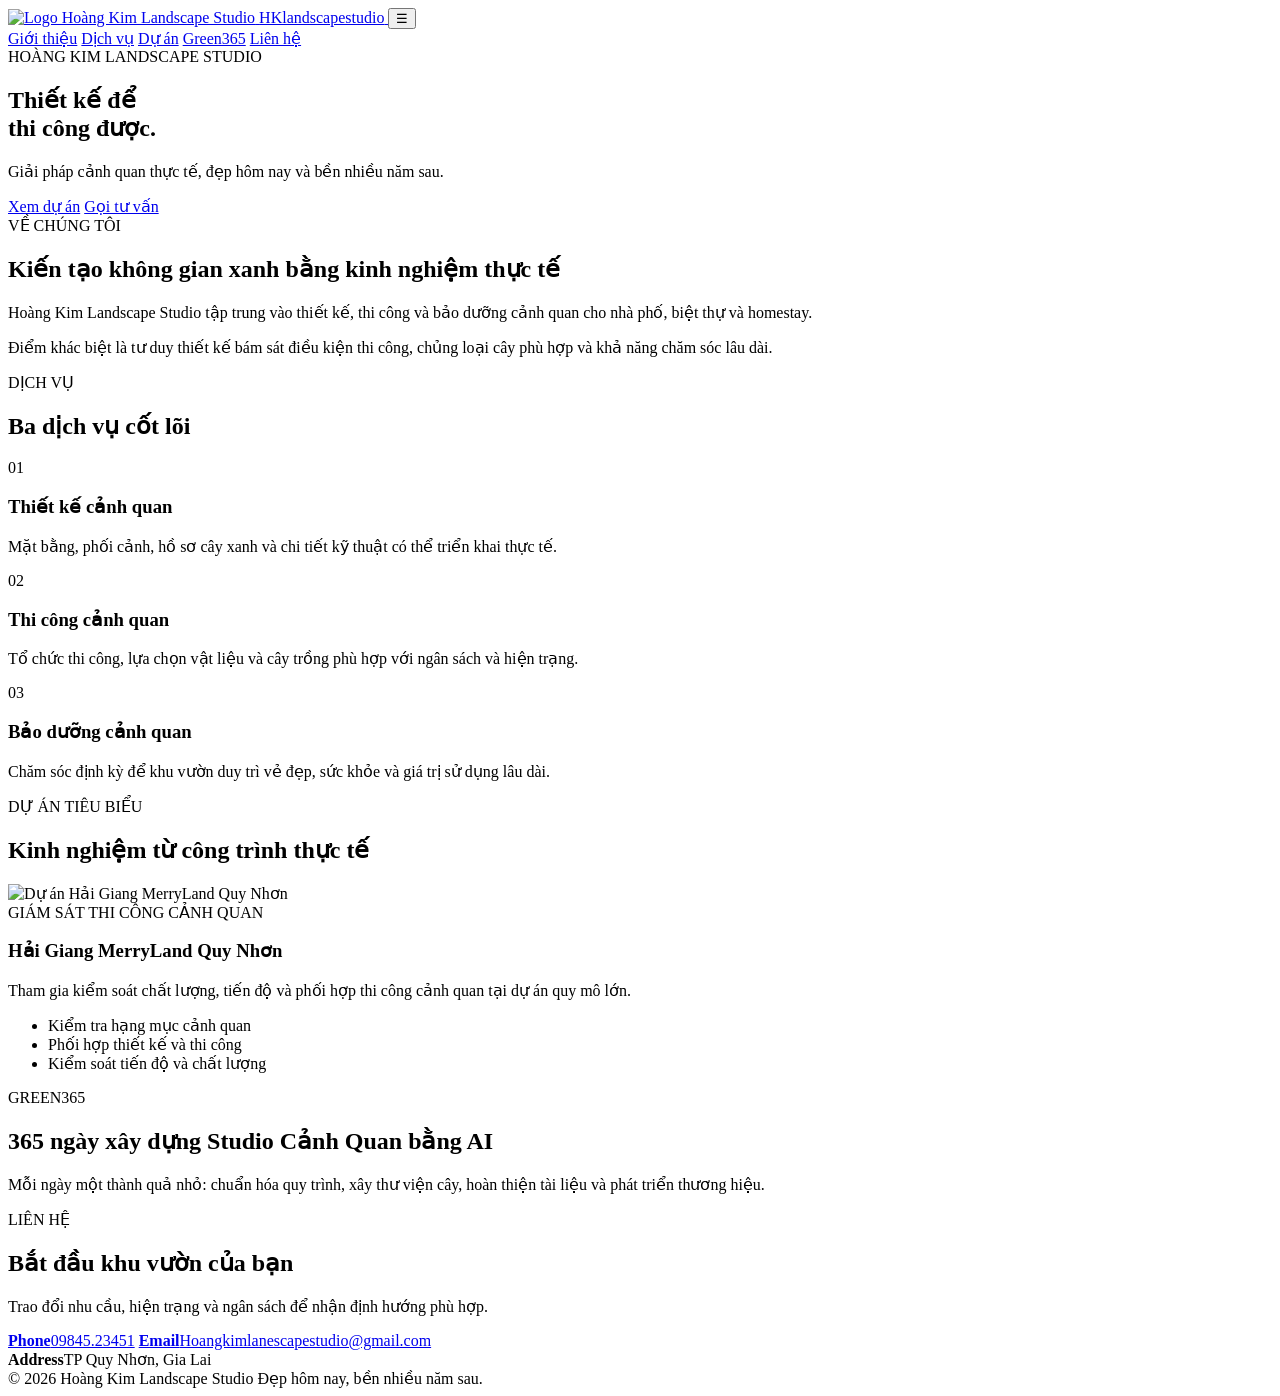
==== index.html @ 431cd55c "Add script tags for green365.js and script.js" ====
<!doctype html>
<html lang="vi">
<head>
  <meta charset="utf-8">
  <meta name="viewport" content="width=device-width,initial-scale=1">
  <meta name="description" content="Hoàng Kim Landscape Studio – Thiết kế, thi công và bảo dưỡng cảnh quan.">
  <title>HKlandscapestudio | Hoàng Kim Landscape Studio</title>
  <link rel="preconnect" href="https://fonts.googleapis.com">
  <link rel="preconnect" href="https://fonts.gstatic.com" crossorigin>
  <link href="https://fonts.googleapis.com/css2?family=Be+Vietnam+Pro:wght@400;500;600;700;800&family=Playfair+Display:wght@600;700&display=swap" rel="stylesheet">
  <link rel="stylesheet" href="styles.css">
</head>
<body>
<header class="site-header">
  <div class="container nav-wrap">
    <a class="brand" href="#top">
      <img src="assets/logo.jpg" alt="Logo Hoàng Kim Landscape Studio">
      <span>HKlandscapestudio</span>
    </a>
    <button class="menu-btn" aria-label="Mở menu" onclick="document.body.classList.toggle('menu-open')">☰</button>
    <nav>
      <a href="#about">Giới thiệu</a>
      <a href="#services">Dịch vụ</a>
      <a href="#projects">Dự án</a>
      <a href="#green365">Green365</a>
      <a href="#contact" class="btn small">Liên hệ</a>
    </nav>
  </div>
</header>

<main id="top">
  <section class="hero">
    <div class="overlay"></div>
    <div class="container hero-content">
      <div class="eyebrow">HOÀNG KIM LANDSCAPE STUDIO</div>
      <h1>Thiết kế để<br><span>thi công được.</span></h1>
      <p>Giải pháp cảnh quan thực tế, đẹp hôm nay và bền nhiều năm sau.</p>
      <div class="hero-actions">
        <a href="#projects" class="btn">Xem dự án</a>
        <a href="tel:0984523451" class="btn ghost">Gọi tư vấn</a>
      </div>
    </div>
  </section>

  <section id="about" class="section">
    <div class="container split">
      <div>
        <div class="eyebrow dark">VỀ CHÚNG TÔI</div>
        <h2>Kiến tạo không gian xanh bằng kinh nghiệm thực tế</h2>
      </div>
      <div class="lead">
        <p>Hoàng Kim Landscape Studio tập trung vào thiết kế, thi công và bảo dưỡng cảnh quan cho nhà phố, biệt thự và homestay.</p>
        <p>Điểm khác biệt là tư duy thiết kế bám sát điều kiện thi công, chủng loại cây phù hợp và khả năng chăm sóc lâu dài.</p>
      </div>
    </div>
  </section>

  <section id="services" class="section soft">
    <div class="container">
      <div class="section-head">
        <div class="eyebrow dark">DỊCH VỤ</div>
        <h2>Ba dịch vụ cốt lõi</h2>
      </div>
      <div class="cards">
        <article class="card">
          <span>01</span><h3>Thiết kế cảnh quan</h3>
          <p>Mặt bằng, phối cảnh, hồ sơ cây xanh và chi tiết kỹ thuật có thể triển khai thực tế.</p>
        </article>
        <article class="card">
          <span>02</span><h3>Thi công cảnh quan</h3>
          <p>Tổ chức thi công, lựa chọn vật liệu và cây trồng phù hợp với ngân sách và hiện trạng.</p>
        </article>
        <article class="card">
          <span>03</span><h3>Bảo dưỡng cảnh quan</h3>
          <p>Chăm sóc định kỳ để khu vườn duy trì vẻ đẹp, sức khỏe và giá trị sử dụng lâu dài.</p>
        </article>
      </div>
    </div>
  </section>

  <section id="projects" class="section">
    <div class="container">
      <div class="section-head">
        <div class="eyebrow dark">DỰ ÁN TIÊU BIỂU</div>
        <h2>Kinh nghiệm từ công trình thực tế</h2>
      </div>
      <div class="project">
        <img src="assets/portfolio-hai-giang.png" alt="Dự án Hải Giang MerryLand Quy Nhơn">
        <div class="project-copy">
          <div class="tag">GIÁM SÁT THI CÔNG CẢNH QUAN</div>
          <h3>Hải Giang MerryLand Quy Nhơn</h3>
          <p>Tham gia kiểm soát chất lượng, tiến độ và phối hợp thi công cảnh quan tại dự án quy mô lớn.</p>
          <ul>
            <li>Kiểm tra hạng mục cảnh quan</li>
            <li>Phối hợp thiết kế và thi công</li>
            <li>Kiểm soát tiến độ và chất lượng</li>
          </ul>
        </div>
      </div>
    </div>
  </section>

  <section id="green365" class="section green">
  <div class="container">

    <div class="green365-heading">
      <div>
        <div class="eyebrow">GREEN365</div>
        <h2>365 ngày xây dựng Studio Cảnh Quan bằng AI</h2>
      </div>

      <p>
        Mỗi ngày một thành quả nhỏ: chuẩn hóa quy trình, xây thư viện cây,
        hoàn thiện tài liệu và phát triển thương hiệu.
      </p>
    </div>

    <div id="green365-gallery" class="green365-gallery">
      <!-- Các ngày Green365 sẽ tự động xuất hiện tại đây -->
    </div>

  </div>
</section>

  <section id="contact" class="section">
    <div class="container contact-box">
      <div>
        <div class="eyebrow dark">LIÊN HỆ</div>
        <h2>Bắt đầu khu vườn của bạn</h2>
        <p>Trao đổi nhu cầu, hiện trạng và ngân sách để nhận định hướng phù hợp.</p>
      </div>
      <div class="contact-list">
        <a href="tel:0984523451"><b>Phone</b><span>09845.23451</span></a>
        <a href="mailto:Hoangkimlanescapestudio@gmail.com"><b>Email</b><span>Hoangkimlanescapestudio@gmail.com</span></a>
        <div><b>Address</b><span>TP Quy Nhơn, Gia Lai</span></div>
      </div>
    </div>
  </section>
</main>

<footer>
  <div class="container footer-wrap">
    <span>© 2026 Hoàng Kim Landscape Studio</span>
    <span>Đẹp hôm nay, bền nhiều năm sau.</span>
  </div>
</footer>
<script src="green365.js"></script>
<script src="script.js"></script>
</body>
</html>
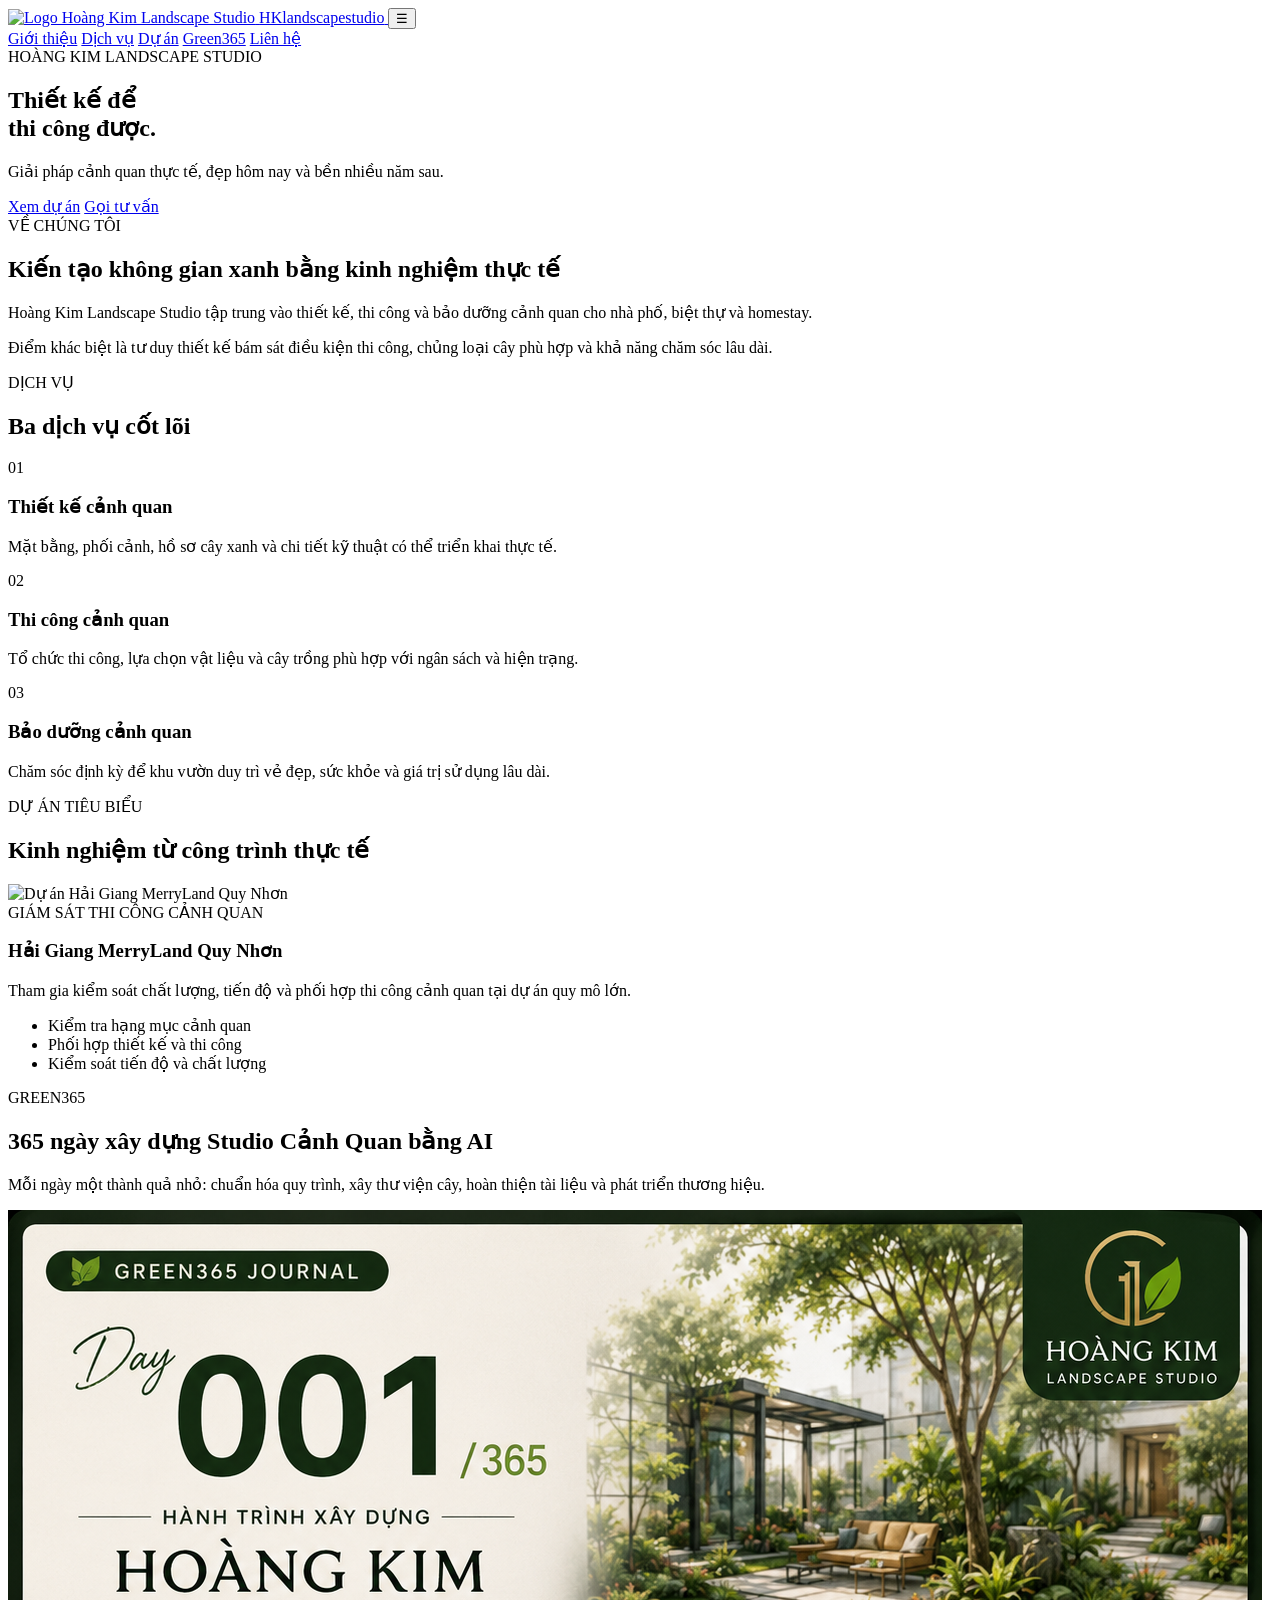
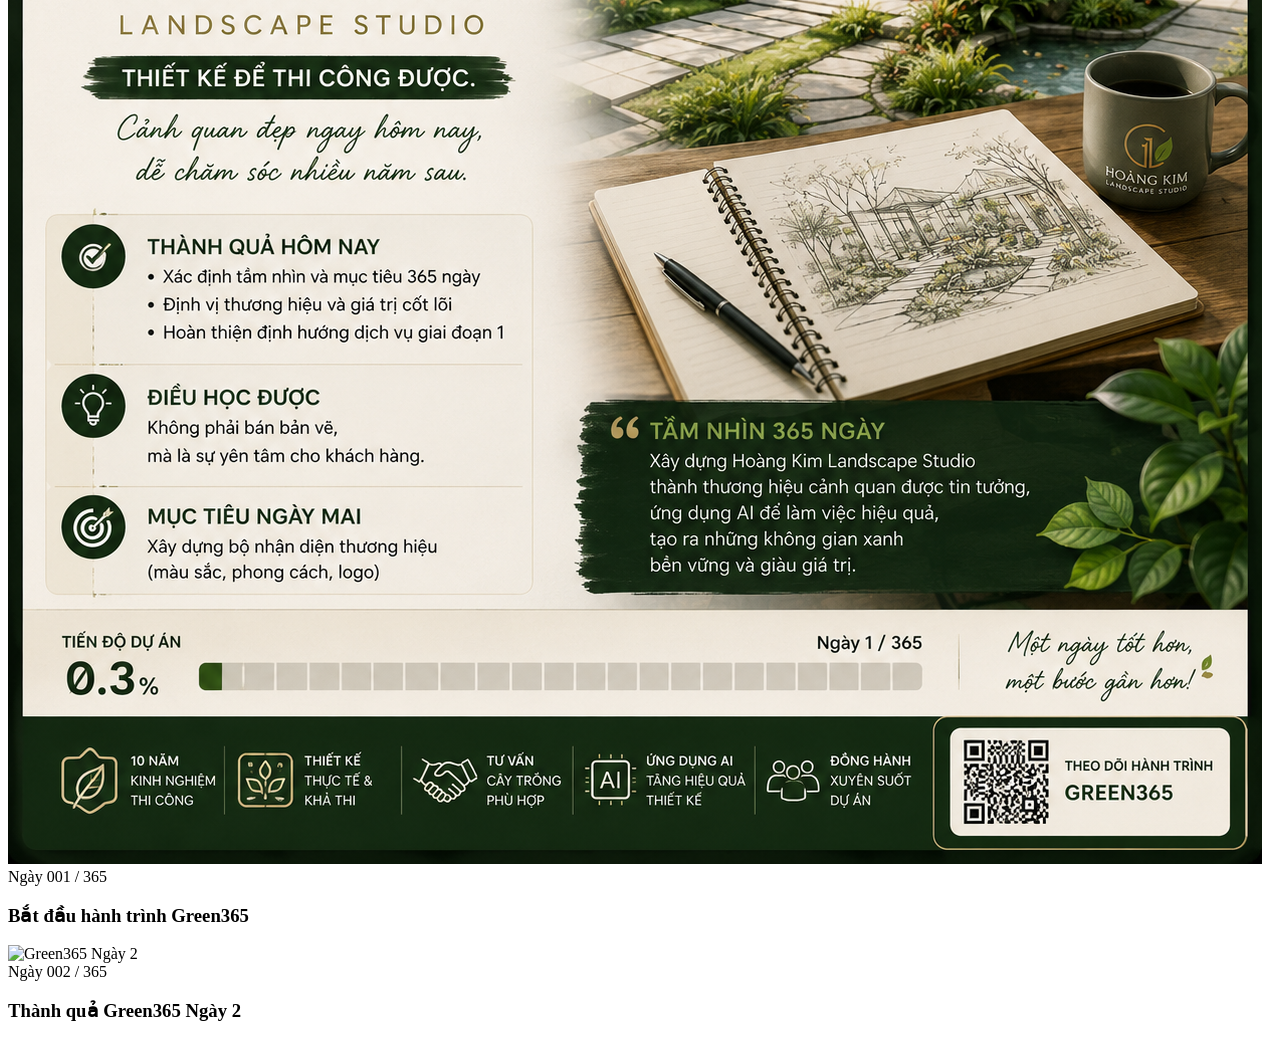
==== commit d5dfd1ec: "Update index.html" ====
--- a/index.html
+++ b/index.html
@@ -99,7 +99,6 @@
       </div>
     </div>
   </section>
-
   <section id="green365" class="section green">
   <div class="container">
 
@@ -115,36 +114,33 @@
       </p>
     </div>
 
-    <div id="green365-gallery" class="green365-gallery">
-      <!-- Các ngày Green365 sẽ tự động xuất hiện tại đây -->
+    <div class="green365-gallery">
+
+      <article class="green365-card">
+        <img
+          src="./assets/day-001.png"
+          alt="Green365 Ngày 1"
+        >
+
+        <div class="green365-card-content">
+          <span>Ngày 001 / 365</span>
+          <h3>Bắt đầu hành trình Green365</h3>
+        </div>
+      </article>
+
+      <article class="green365-card">
+        <img
+          src="./assets/day-002.png"
+          alt="Green365 Ngày 2"
+        >
+
+        <div class="green365-card-content">
+          <span>Ngày 002 / 365</span>
+          <h3>Thành quả Green365 Ngày 2</h3>
+        </div>
+      </article>
+
     </div>
 
   </div>
 </section>
-
-  <section id="contact" class="section">
-    <div class="container contact-box">
-      <div>
-        <div class="eyebrow dark">LIÊN HỆ</div>
-        <h2>Bắt đầu khu vườn của bạn</h2>
-        <p>Trao đổi nhu cầu, hiện trạng và ngân sách để nhận định hướng phù hợp.</p>
-      </div>
-      <div class="contact-list">
-        <a href="tel:0984523451"><b>Phone</b><span>09845.23451</span></a>
-        <a href="mailto:Hoangkimlanescapestudio@gmail.com"><b>Email</b><span>Hoangkimlanescapestudio@gmail.com</span></a>
-        <div><b>Address</b><span>TP Quy Nhơn, Gia Lai</span></div>
-      </div>
-    </div>
-  </section>
-</main>
-
-<footer>
-  <div class="container footer-wrap">
-    <span>© 2026 Hoàng Kim Landscape Studio</span>
-    <span>Đẹp hôm nay, bền nhiều năm sau.</span>
-  </div>
-</footer>
-<script src="green365.js"></script>
-<script src="script.js"></script>
-</body>
-</html>
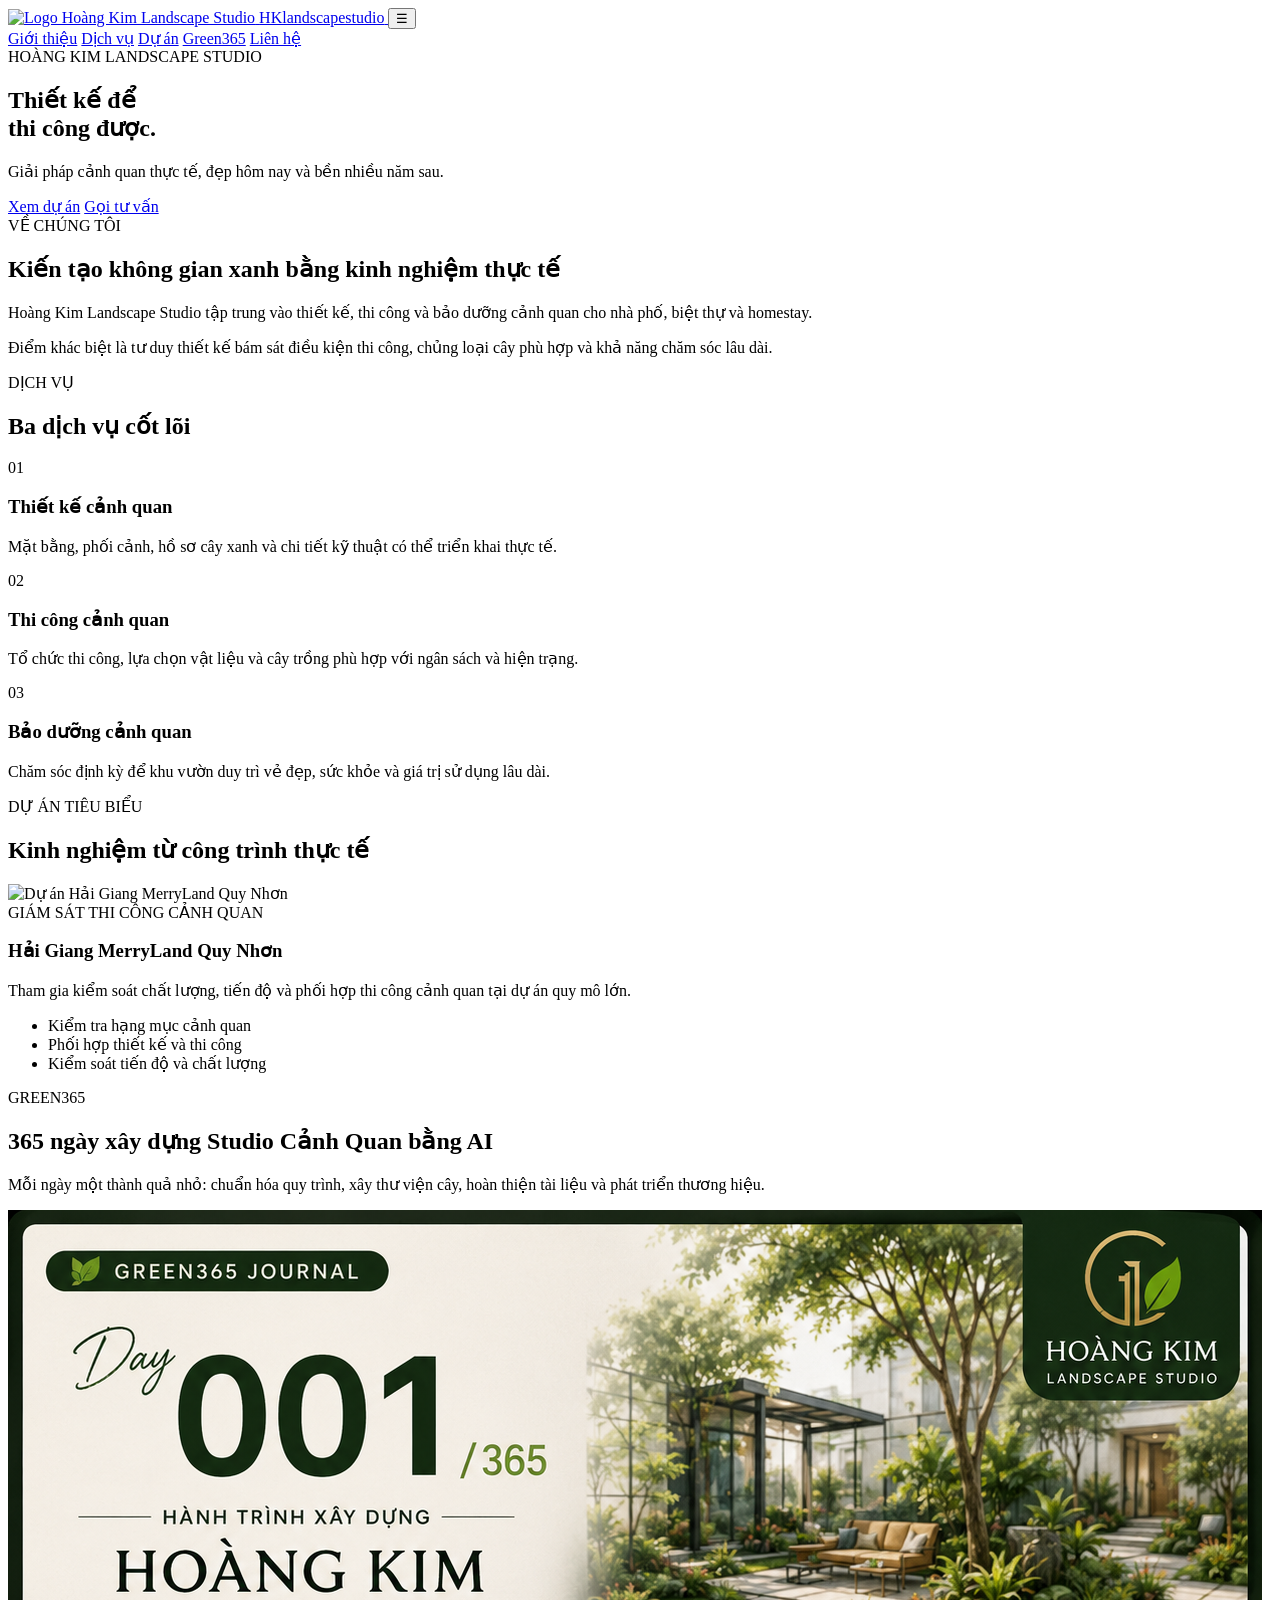
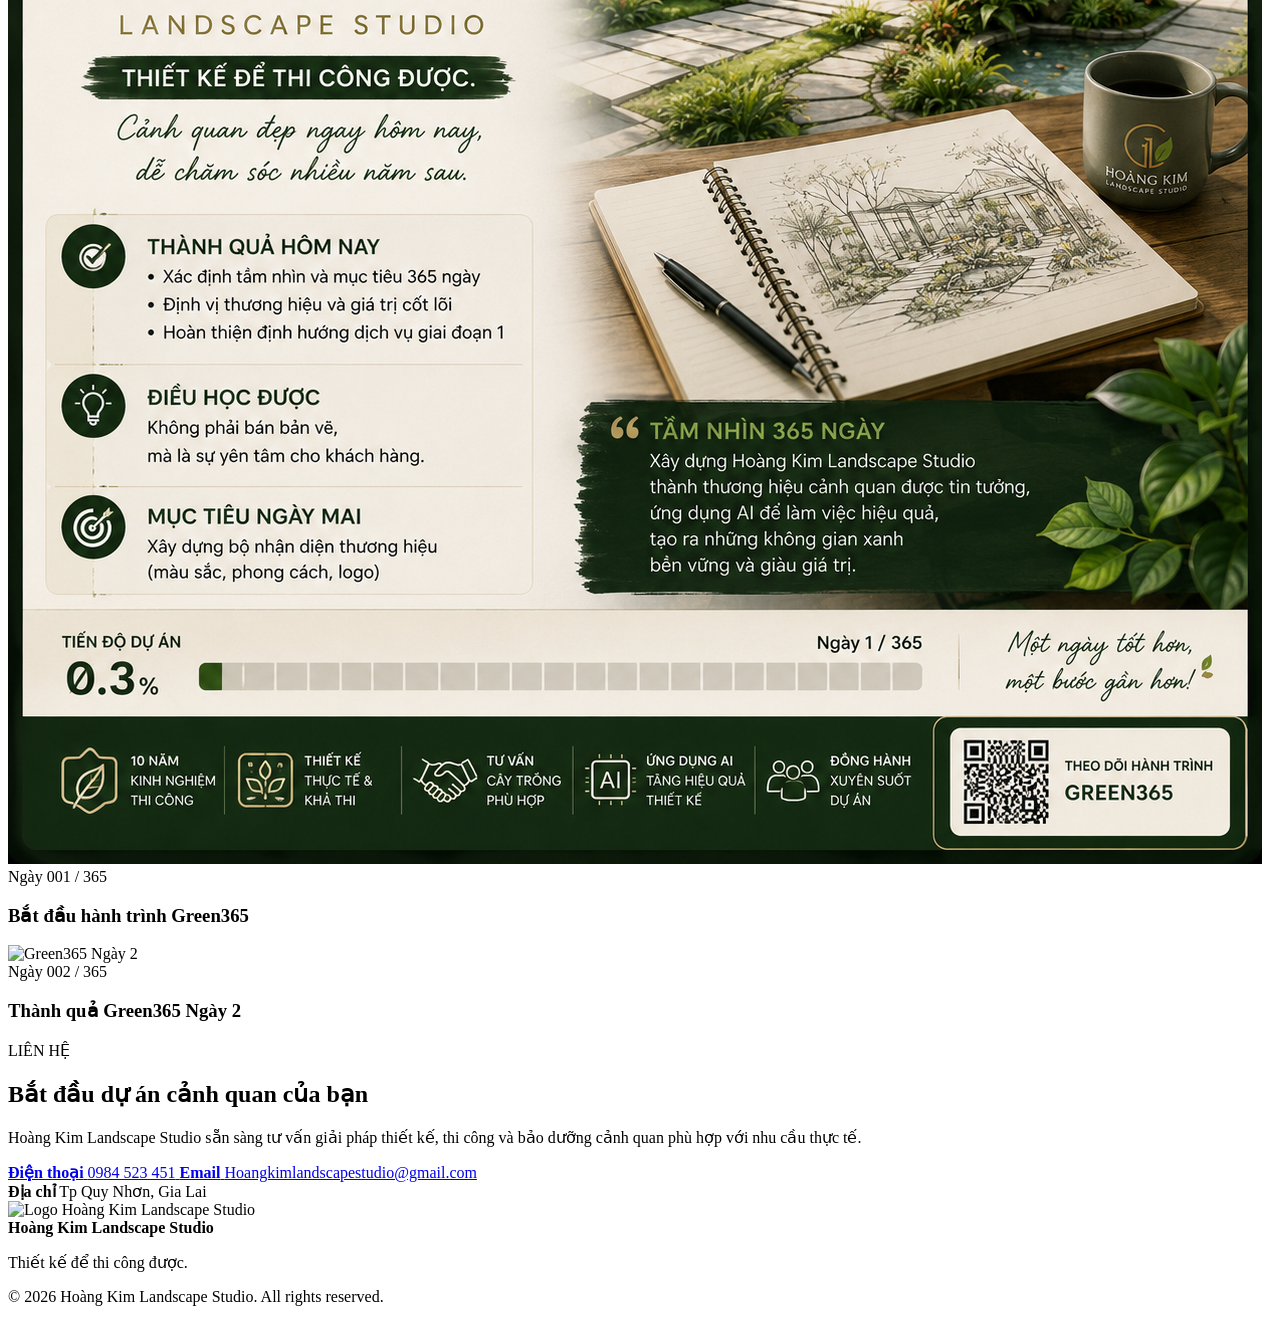
==== commit 90b46005: "Update index.html" ====
--- a/index.html
+++ b/index.html
@@ -144,3 +144,59 @@
 
   </div>
 </section>
+<section id="contact" class="section contact">
+  <div class="container contact-grid">
+
+    <div>
+      <div class="eyebrow dark">LIÊN HỆ</div>
+      <h2>Bắt đầu dự án cảnh quan của bạn</h2>
+
+      <p>
+        Hoàng Kim Landscape Studio sẵn sàng tư vấn giải pháp thiết kế,
+        thi công và bảo dưỡng cảnh quan phù hợp với nhu cầu thực tế.
+      </p>
+    </div>
+
+    <div class="contact-info">
+
+      <a href="tel:09845.2345.1" class="contact-item">
+        <strong>Điện thoại</strong>
+        <span>0984 523 451</span>
+      </a>
+
+      <a href="mailto:Hoangkimlandscapestudio@gmail.com" class="contact-item">
+        <strong>Email</strong>
+        <span>Hoangkimlandscapestudio@gmail.com</span>
+      </a>
+
+      <div class="contact-item">
+        <strong>Địa chỉ</strong>
+        <span>Tp Quy Nhơn, Gia Lai</span>
+      </div>
+
+    </div>
+
+  </div>
+</section>
+
+</main>
+
+<footer class="site-footer">
+  <div class="container footer-wrap">
+
+    <div class="footer-brand">
+      <img src="assets/logo.jpg" alt="Logo Hoàng Kim Landscape Studio">
+      <div>
+        <strong>Hoàng Kim Landscape Studio</strong>
+        <p>Thiết kế để thi công được.</p>
+      </div>
+    </div>
+
+    <p>© 2026 Hoàng Kim Landscape Studio. All rights reserved.</p>
+
+  </div>
+</footer>
+
+<script src="script.js"></script>
+</body>
+</html>
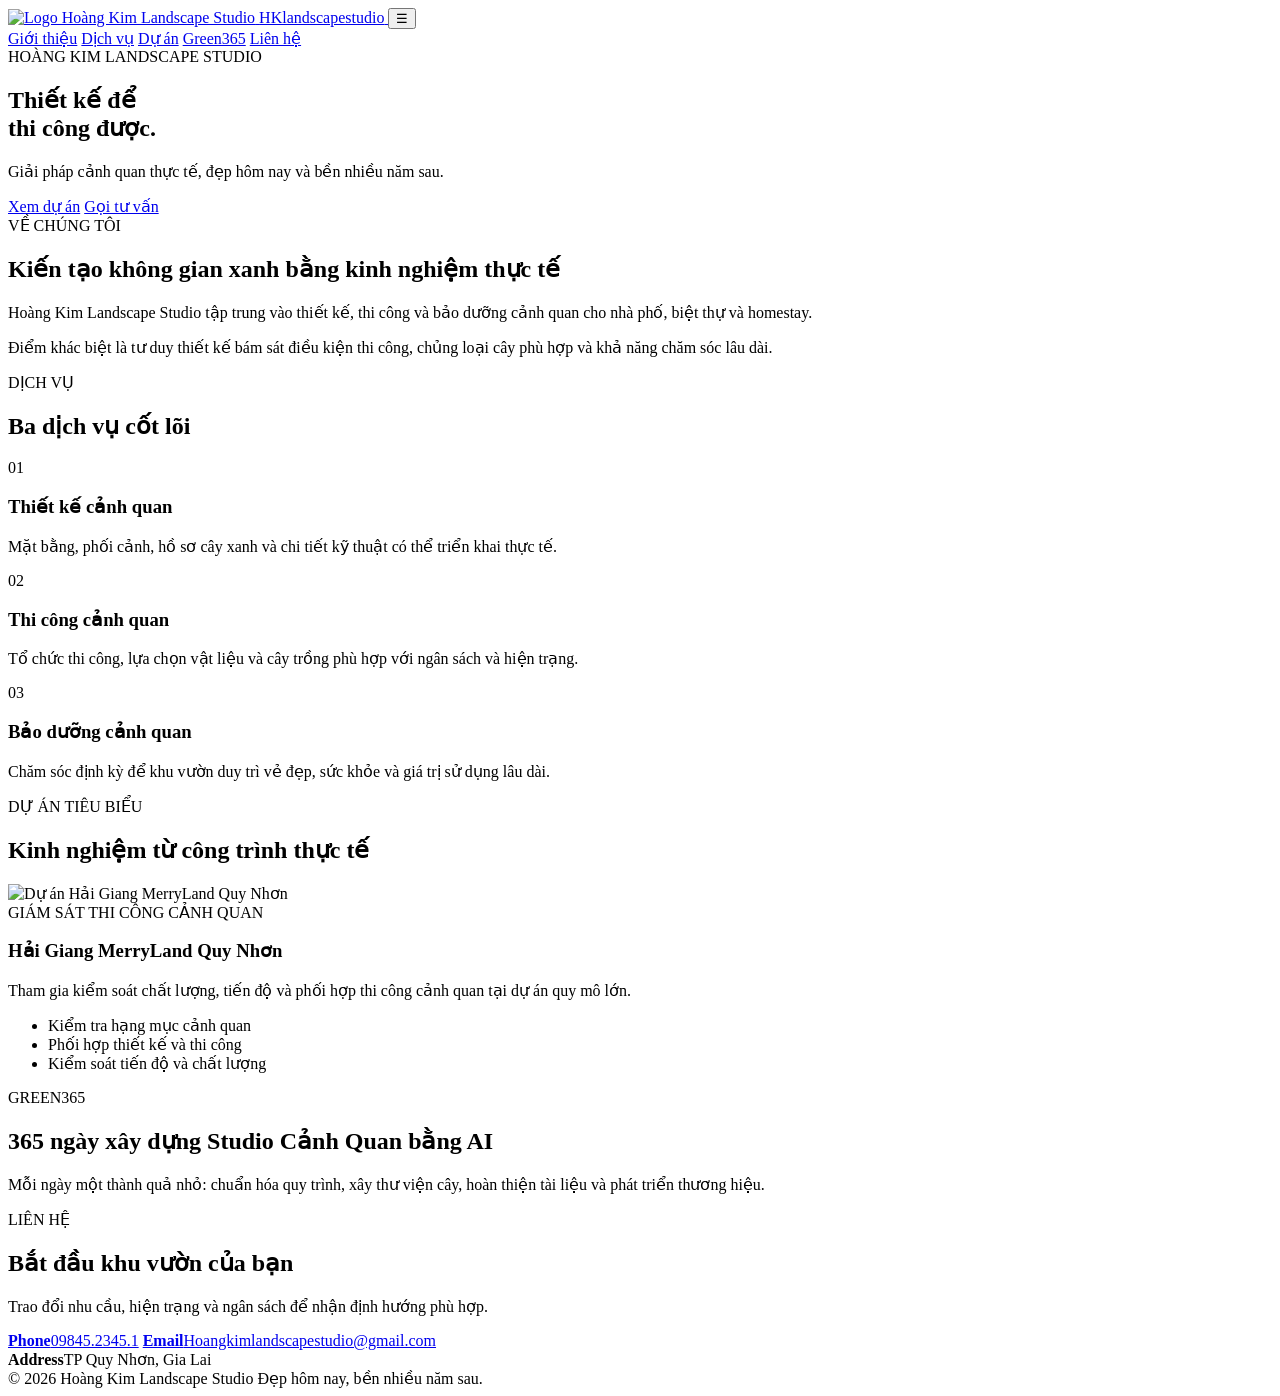
==== commit 6bc21797: "Update index.html" ====
--- a/index.html
+++ b/index.html
@@ -99,6 +99,7 @@
       </div>
     </div>
   </section>
+
   <section id="green365" class="section green">
   <div class="container">
 
@@ -114,89 +115,36 @@
       </p>
     </div>
 
-    <div class="green365-gallery">
-
-      <article class="green365-card">
-        <img
-          src="./assets/day-001.png"
-          alt="Green365 Ngày 1"
-        >
-
-        <div class="green365-card-content">
-          <span>Ngày 001 / 365</span>
-          <h3>Bắt đầu hành trình Green365</h3>
-        </div>
-      </article>
-
-      <article class="green365-card">
-        <img
-          src="./assets/day-002.png"
-          alt="Green365 Ngày 2"
-        >
-
-        <div class="green365-card-content">
-          <span>Ngày 002 / 365</span>
-          <h3>Thành quả Green365 Ngày 2</h3>
-        </div>
-      </article>
-
-    </div>
-
-  </div>
-</section>
-<section id="contact" class="section contact">
-  <div class="container contact-grid">
-
-    <div>
-      <div class="eyebrow dark">LIÊN HỆ</div>
-      <h2>Bắt đầu dự án cảnh quan của bạn</h2>
-
-      <p>
-        Hoàng Kim Landscape Studio sẵn sàng tư vấn giải pháp thiết kế,
-        thi công và bảo dưỡng cảnh quan phù hợp với nhu cầu thực tế.
-      </p>
-    </div>
-
-    <div class="contact-info">
-
-      <a href="tel:09845.2345.1" class="contact-item">
-        <strong>Điện thoại</strong>
-        <span>0984 523 451</span>
-      </a>
-
-      <a href="mailto:Hoangkimlandscapestudio@gmail.com" class="contact-item">
-        <strong>Email</strong>
-        <span>Hoangkimlandscapestudio@gmail.com</span>
-      </a>
-
-      <div class="contact-item">
-        <strong>Địa chỉ</strong>
-        <span>Tp Quy Nhơn, Gia Lai</span>
-      </div>
-
+    <div id="green365-gallery" class="green365-gallery">
+      <!-- Các ngày Green365 sẽ tự động xuất hiện tại đây -->
     </div>
 
   </div>
 </section>
 
+  <section id="contact" class="section">
+    <div class="container contact-box">
+      <div>
+        <div class="eyebrow dark">LIÊN HỆ</div>
+        <h2>Bắt đầu khu vườn của bạn</h2>
+        <p>Trao đổi nhu cầu, hiện trạng và ngân sách để nhận định hướng phù hợp.</p>
+      </div>
+      <div class="contact-list">
+        <a href="tel:098452345.1"><b>Phone</b><span>09845.2345.1</span></a>
+        <a href="mailto:Hoangkimlandscapestudio@gmail.com"><b>Email</b><span>Hoangkimlandscapestudio@gmail.com</span></a>
+        <div><b>Address</b><span>TP Quy Nhơn, Gia Lai</span></div>
+      </div>
+    </div>
+  </section>
 </main>
 
-<footer class="site-footer">
+<footer>
   <div class="container footer-wrap">
-
-    <div class="footer-brand">
-      <img src="assets/logo.jpg" alt="Logo Hoàng Kim Landscape Studio">
-      <div>
-        <strong>Hoàng Kim Landscape Studio</strong>
-        <p>Thiết kế để thi công được.</p>
-      </div>
-    </div>
-
-    <p>© 2026 Hoàng Kim Landscape Studio. All rights reserved.</p>
-
+    <span>© 2026 Hoàng Kim Landscape Studio</span>
+    <span>Đẹp hôm nay, bền nhiều năm sau.</span>
   </div>
 </footer>
-
+<script src="green365.js"></script>
 <script src="script.js"></script>
 </body>
 </html>
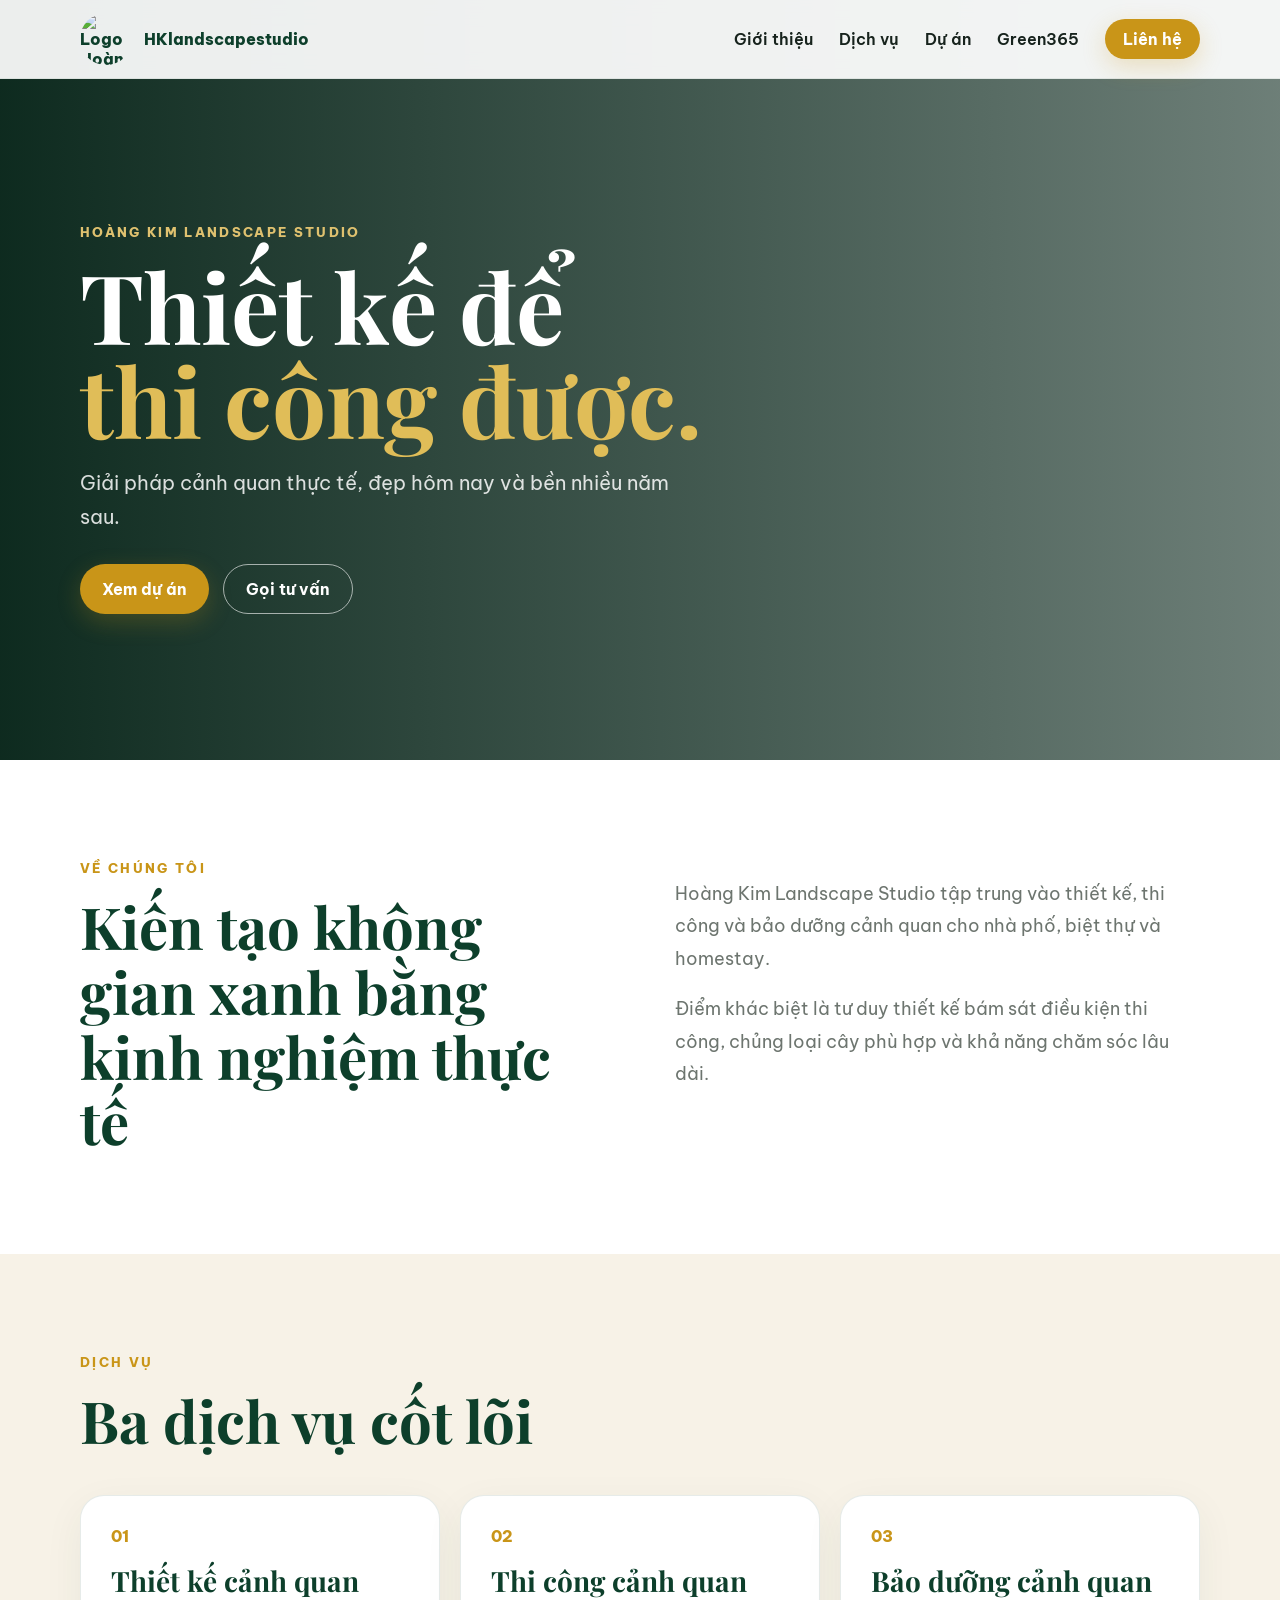
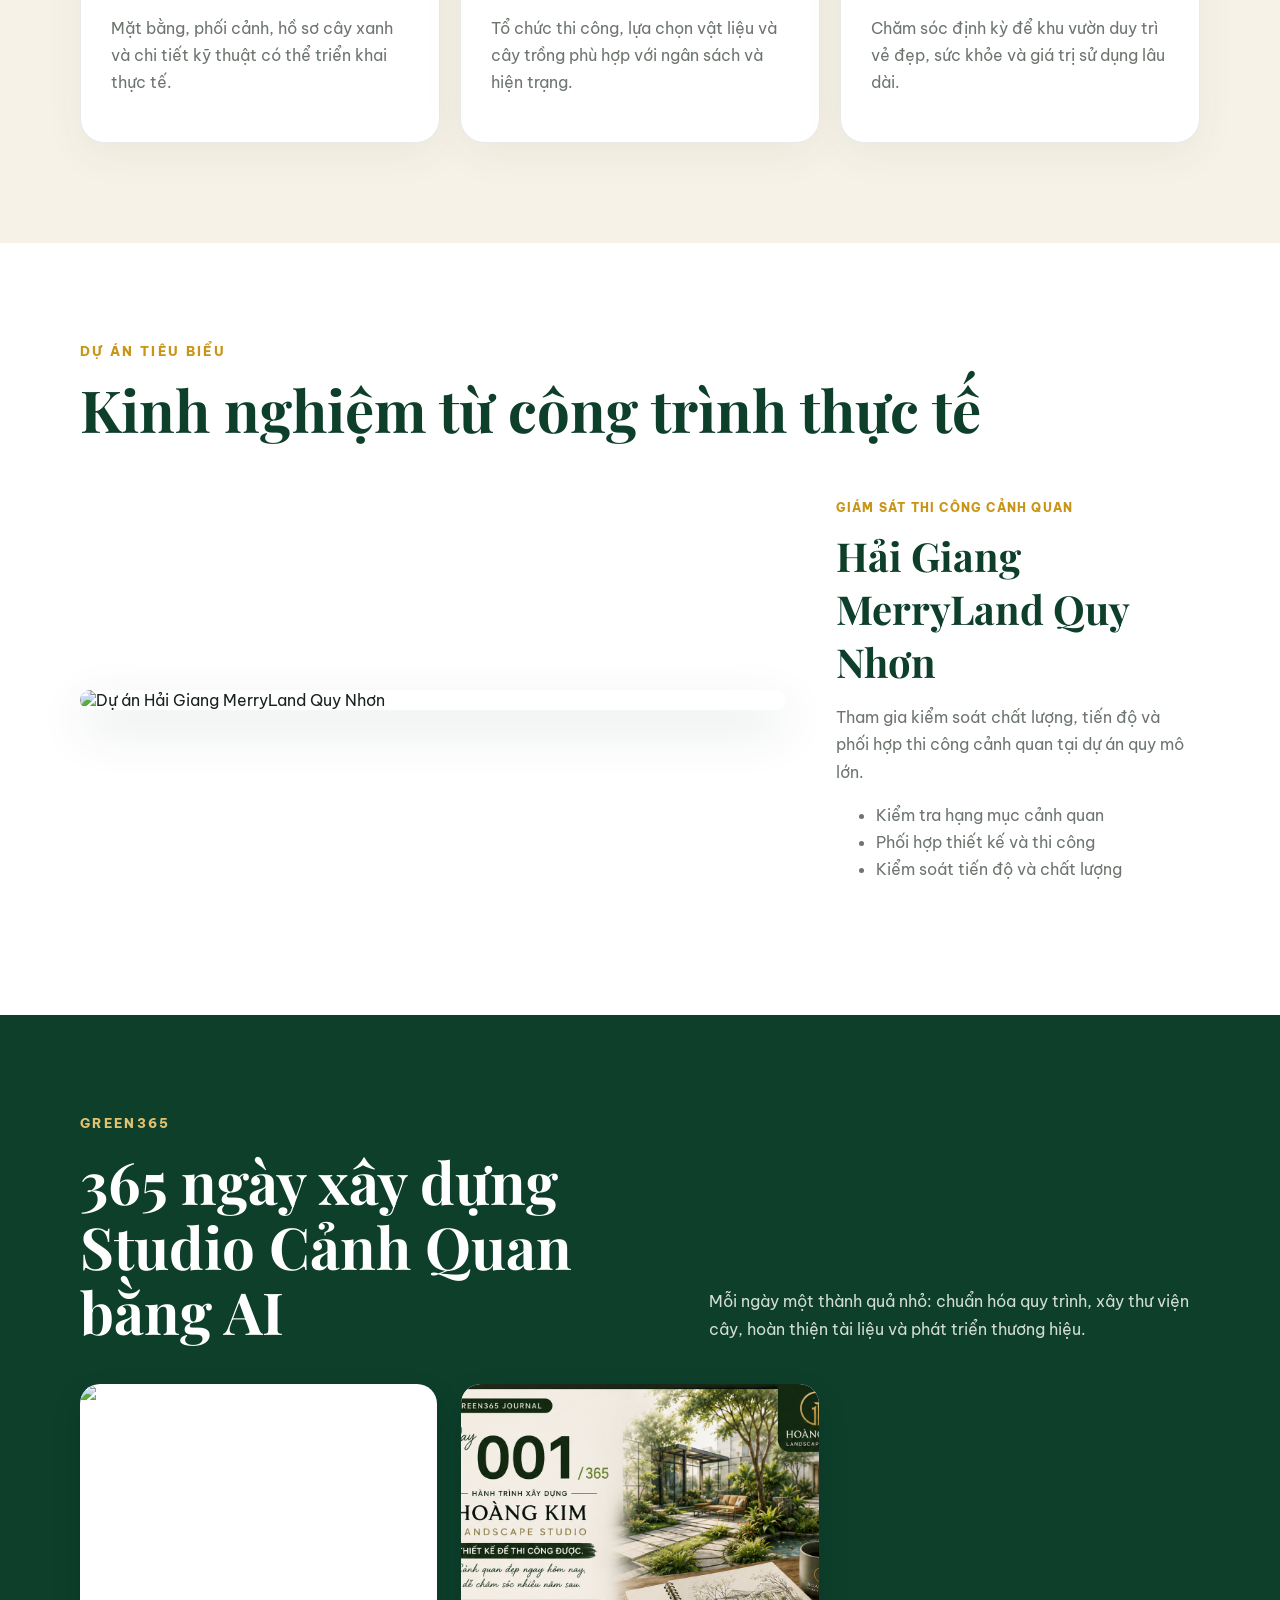
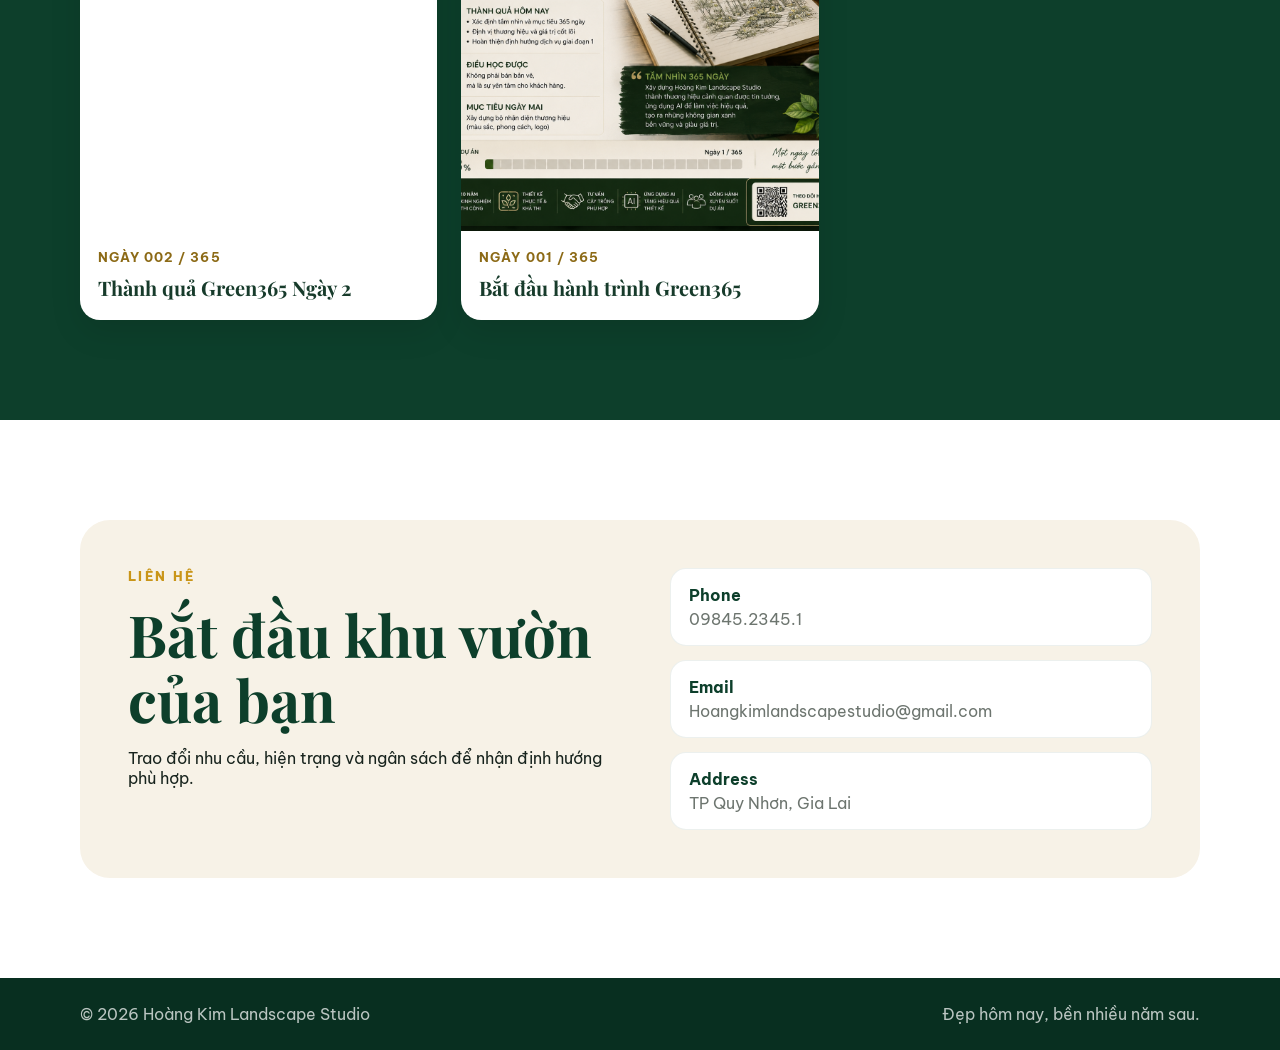
==== commit 66fdb32c: "Update index.html" ====
--- a/index.html
+++ b/index.html
@@ -22,7 +22,7 @@
       <a href="#about">Giới thiệu</a>
       <a href="#services">Dịch vụ</a>
       <a href="#projects">Dự án</a>
-      <a href="#green365">Green365</a>
+      <a href="green365.html">Green365</a>
       <a href="#contact" class="btn small">Liên hệ</a>
     </nav>
   </div>
--- a/styles.css
+++ b/styles.css
@@ -0,0 +1,159 @@
+
+:root{--green:#0d3f2b;--green2:#174f36;--gold:#c99518;--cream:#f7f2e7;--ink:#17231d;--muted:#6d756f;--white:#fff}
+*{box-sizing:border-box}html{scroll-behavior:smooth}body{margin:0;font-family:"Be Vietnam Pro",sans-serif;color:var(--ink);background:#fff}img{max-width:100%;display:block}a{text-decoration:none;color:inherit}
+.container{width:min(1120px,92%);margin:auto}.site-header{position:fixed;top:0;left:0;right:0;z-index:20;background:rgba(255,255,255,.92);backdrop-filter:blur(12px);border-bottom:1px solid rgba(13,63,43,.08)}
+.nav-wrap{height:78px;display:flex;align-items:center;justify-content:space-between}.brand{display:flex;align-items:center;gap:12px;font-weight:800;color:var(--green)}.brand img{width:52px;height:52px;border-radius:50%;object-fit:cover}.site-header nav{display:flex;gap:26px;align-items:center;font-weight:600}.site-header nav a:hover{color:var(--gold)}
+.menu-btn{display:none;border:0;background:none;font-size:28px;color:var(--green)}
+.btn{display:inline-flex;align-items:center;justify-content:center;padding:14px 22px;border-radius:999px;background:var(--gold);color:#fff;font-weight:700;box-shadow:0 8px 24px rgba(201,149,24,.24)}.btn.small{padding:10px 18px}.btn.ghost{background:transparent;border:1px solid rgba(255,255,255,.6);box-shadow:none}
+.hero{min-height:760px;display:flex;align-items:center;position:relative;background:linear-gradient(90deg,rgba(4,34,22,.96),rgba(4,34,22,.58)),url("assets/hero-cover.png") center/cover no-repeat;color:#fff;padding-top:78px}.hero-content{position:relative;z-index:2}.eyebrow{letter-spacing:.18em;font-weight:800;font-size:13px;color:#dfc16f;margin-bottom:18px}.eyebrow.dark{color:var(--gold)}h1,h2,h3{font-family:"Playfair Display",serif;margin:0}h1{font-size:clamp(54px,8vw,96px);line-height:.98;max-width:850px}h1 span{color:#e0bd58}.hero p{font-size:20px;max-width:620px;line-height:1.7;color:rgba(255,255,255,.84)}.hero-actions{display:flex;gap:14px;margin-top:30px}
+.section{padding:100px 0}.soft{background:var(--cream)}.split{display:grid;grid-template-columns:1fr 1fr;gap:70px;align-items:start}.section h2{font-size:clamp(38px,5vw,58px);line-height:1.12;color:var(--green)}.lead{font-size:18px;line-height:1.8;color:var(--muted)}.section-head{margin-bottom:42px}.cards{display:grid;grid-template-columns:repeat(3,1fr);gap:20px}.card{padding:30px;border-radius:24px;background:#fff;border:1px solid rgba(13,63,43,.1);box-shadow:0 12px 40px rgba(13,63,43,.06)}.card span{color:var(--gold);font-weight:800}.card h3{font-size:28px;color:var(--green);margin:16px 0 10px}.card p{color:var(--muted);line-height:1.7}
+.project{display:grid;grid-template-columns:1.3fr .7fr;gap:34px;align-items:center}.project img{border-radius:28px;box-shadow:0 18px 50px rgba(13,63,43,.14)}.project-copy{padding:16px}.tag{font-size:12px;font-weight:800;letter-spacing:.1em;color:var(--gold)}.project h3{font-size:40px;color:var(--green);margin:14px 0}.project p,.project li{color:var(--muted);line-height:1.7}
+.green{background:var(--green);color:#fff}.green h2{color:#fff}.light{color:rgba(255,255,255,.76)}.text-link{color:#e1bf58;font-weight:700}
+.contact-box{display:grid;grid-template-columns:1fr 1fr;gap:60px;background:var(--cream);padding:48px;border-radius:30px}.contact-list{display:grid;gap:14px}.contact-list a,.contact-list div{padding:16px 18px;background:#fff;border-radius:16px;display:flex;flex-direction:column;gap:4px;border:1px solid rgba(13,63,43,.08)}.contact-list b{color:var(--green)}.contact-list span{color:var(--muted);word-break:break-word}
+footer{background:#082f20;color:rgba(255,255,255,.72);padding:26px 0}.footer-wrap{display:flex;justify-content:space-between;gap:20px}
+@media(max-width:800px){.menu-btn{display:block}.site-header nav{display:none;position:absolute;top:78px;left:0;right:0;background:#fff;padding:20px;flex-direction:column;box-shadow:0 15px 30px rgba(0,0,0,.1)}body.menu-open nav{display:flex}.hero{min-height:680px}.split,.cards,.project,.contact-box{grid-template-columns:1fr}.section{padding:72px 0}.project-copy{padding:0}.footer-wrap{flex-direction:column}.brand span{font-size:14px}}
+.green365-heading {
+  display: grid;
+  grid-template-columns: 1.2fr 1fr;
+  gap: 40px;
+  align-items: end;
+  margin-bottom: 40px;
+}
+
+.green365-heading p {
+  color: rgba(255, 255, 255, 0.82);
+  line-height: 1.8;
+  margin: 0;
+}
+
+.green365-gallery {
+  display: grid;
+  grid-template-columns: repeat(3, 1fr);
+  gap: 24px;
+}
+
+.green365-card {
+  background: #ffffff;
+  border-radius: 16px;
+  overflow: hidden;
+  box-shadow: 0 12px 30px rgba(0, 0, 0, 0.16);
+  transition: transform 0.3s ease, box-shadow 0.3s ease;
+}
+
+.green365-card:hover {
+  transform: translateY(-6px);
+  box-shadow: 0 18px 38px rgba(0, 0, 0, 0.22);
+}
+
+.green365-card img {
+  display: block;
+  width: 100%;
+  aspect-ratio: 4 / 5;
+  object-fit: cover;
+}
+
+.green365-card-content {
+  padding: 20px;
+}
+
+.green365-card-content span {
+  display: inline-block;
+  margin-bottom: 10px;
+  color: #8a6a18;
+  font-size: 13px;
+  font-weight: 700;
+  text-transform: uppercase;
+}
+
+.green365-card-content h3 {
+  margin: 0;
+  color: #173b2b;
+  font-size: 18px;
+  line-height: 1.45;
+}
+
+@media (max-width: 900px) {
+  .green365-heading {
+    grid-template-columns: 1fr;
+    gap: 16px;
+  }
+
+  .green365-gallery {
+    grid-template-columns: repeat(2, 1fr);
+  }
+}
+
+@media (max-width: 600px) {
+  .green365-gallery {
+    grid-template-columns: 1fr;
+  }
+}
+.green365-page {
+  padding-top: 140px;
+  min-height: 100vh;
+}
+
+.green365-page .section-head {
+  max-width: 760px;
+  margin-bottom: 40px;
+}
+
+.green365-page h1 {
+  margin: 10px 0 16px;
+  font-size: clamp(36px, 6vw, 64px);
+}
+
+.green365-gallery {
+  display: grid;
+  grid-template-columns: repeat(3, minmax(0, 1fr));
+  gap: 24px;
+}
+
+.green365-card {
+  overflow: hidden;
+  border-radius: 20px;
+  background: #ffffff;
+  box-shadow: 0 12px 32px rgba(0, 0, 0, 0.1);
+}
+
+.green365-card img {
+  display: block;
+  width: 100%;
+  aspect-ratio: 4 / 5;
+  object-fit: cover;
+}
+
+.green365-card-content {
+  padding: 18px;
+}
+
+.green365-card-content span {
+  display: block;
+  margin-bottom: 8px;
+  font-size: 13px;
+  font-weight: 700;
+  letter-spacing: 0.08em;
+  color: #8c6a16;
+  text-transform: uppercase;
+}
+
+.green365-card-content h3 {
+  margin: 0;
+  font-size: 20px;
+}
+
+@media (max-width: 900px) {
+  .green365-gallery {
+    grid-template-columns: repeat(2, minmax(0, 1fr));
+  }
+}
+
+@media (max-width: 600px) {
+  .green365-page {
+    padding-top: 110px;
+  }
+
+  .green365-gallery {
+    grid-template-columns: 1fr;
+  }
+}
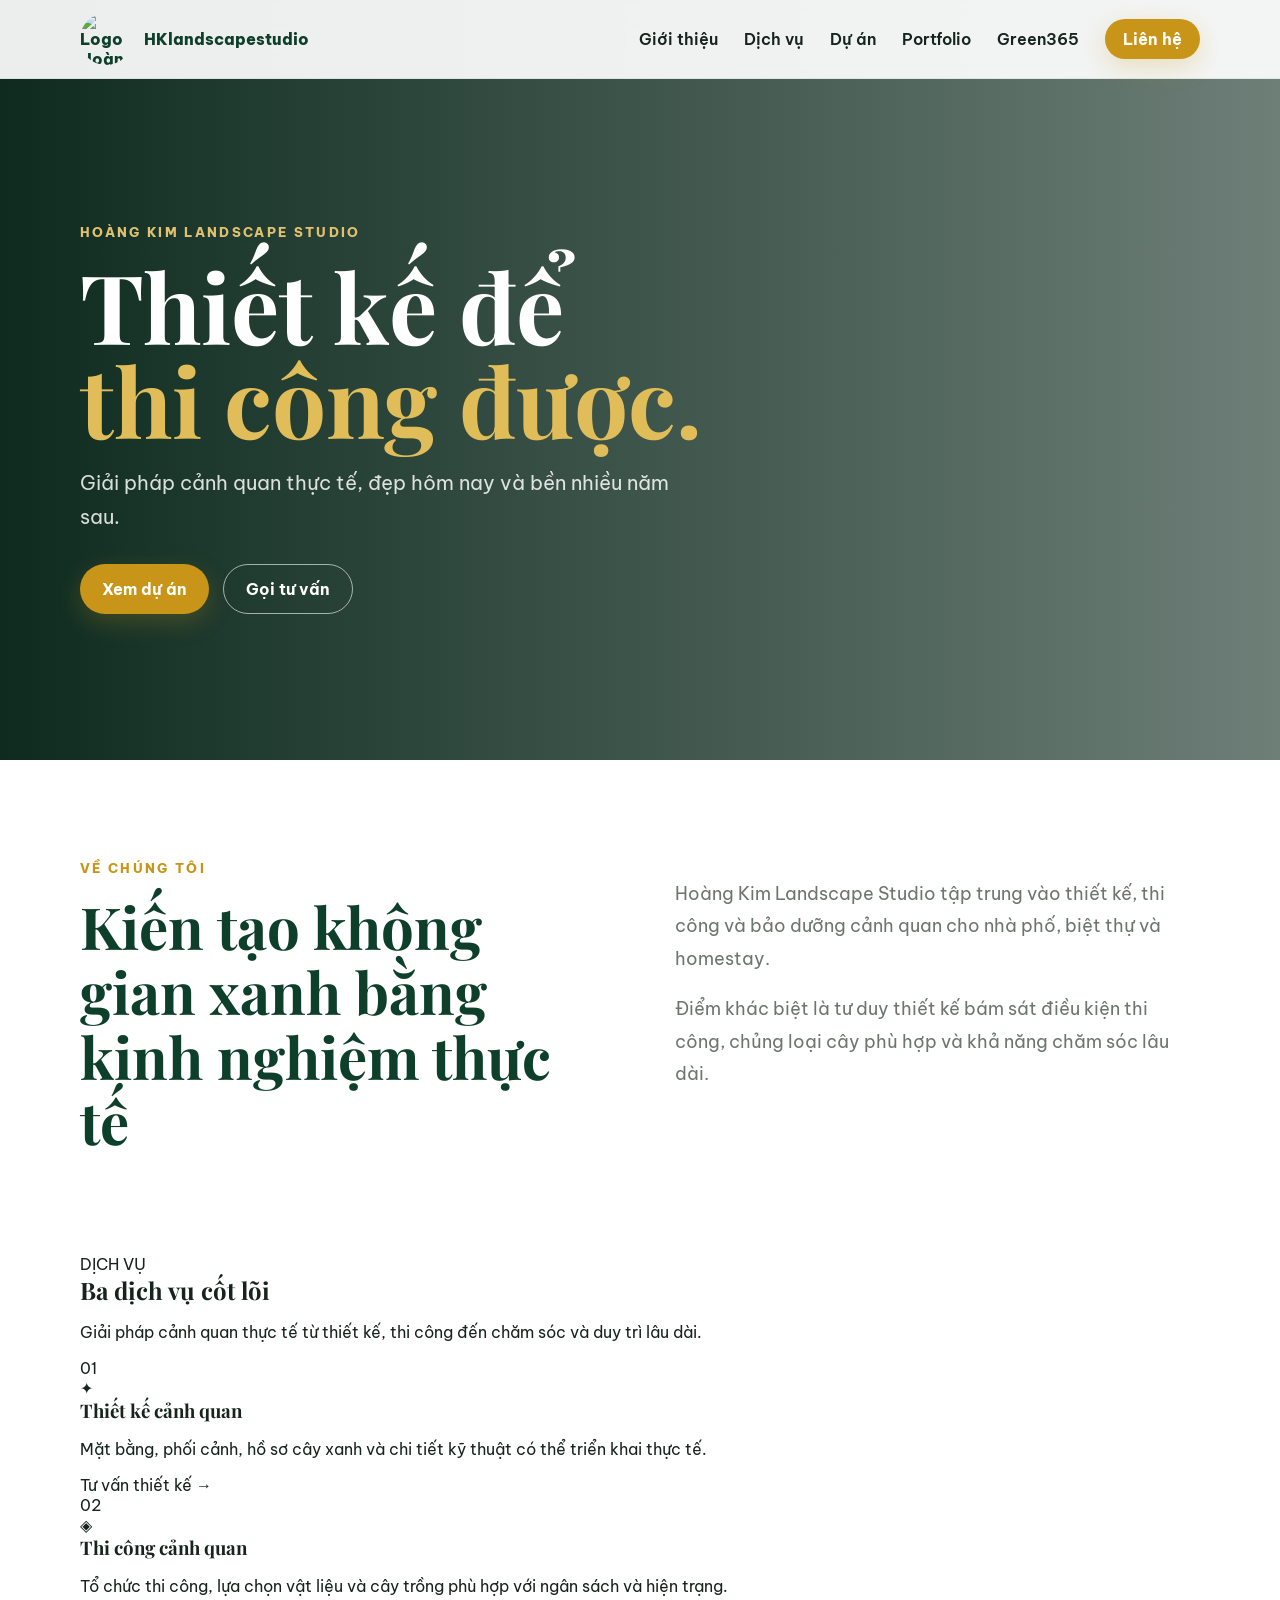
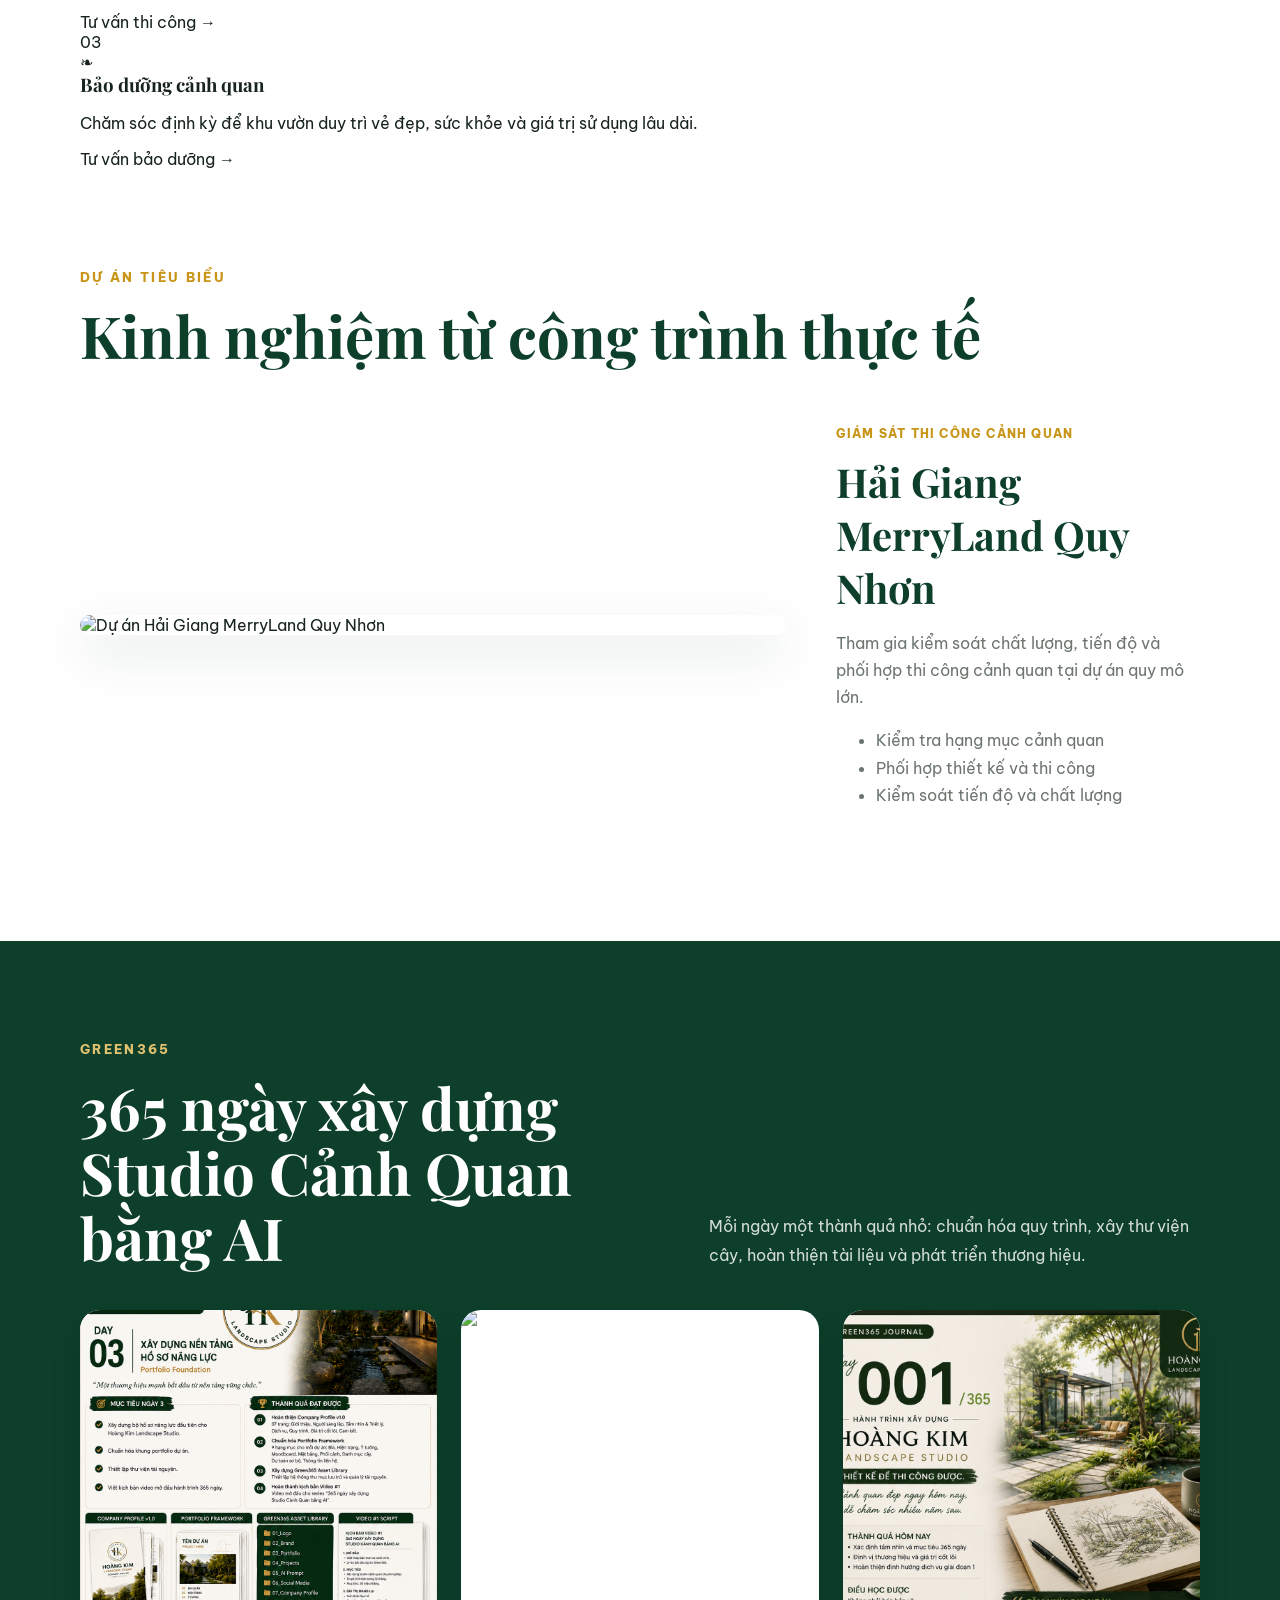
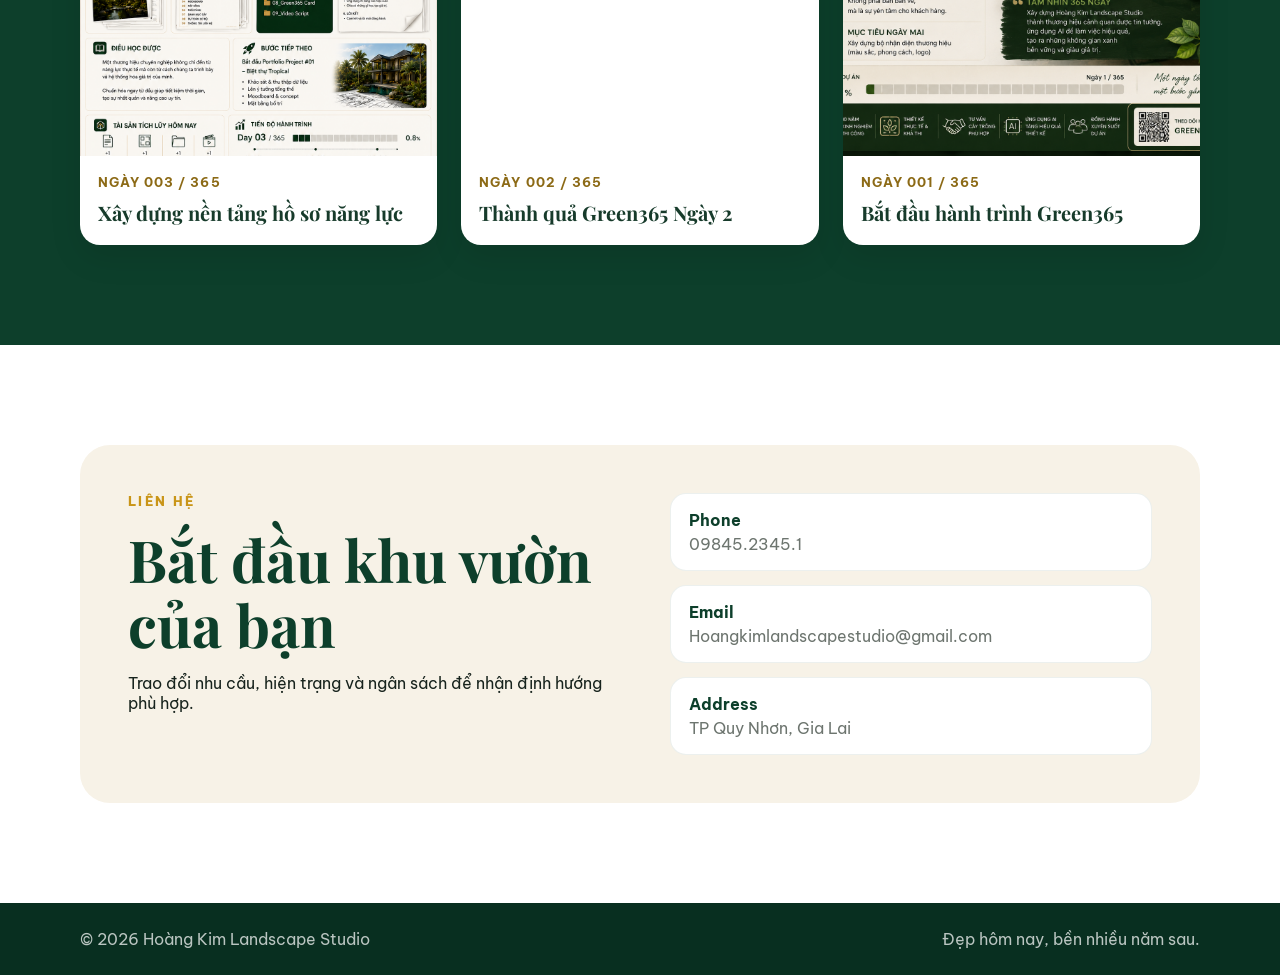
==== commit 7bef21bb: "Update index.html" ====
--- a/index.html
+++ b/index.html
@@ -22,6 +22,7 @@
       <a href="#about">Giới thiệu</a>
       <a href="#services">Dịch vụ</a>
       <a href="#projects">Dự án</a>
+      <a href="portfolio.html">Portfolio</a>
       <a href="green365.html">Green365</a>
       <a href="#contact" class="btn small">Liên hệ</a>
     </nav>
@@ -55,28 +56,83 @@
     </div>
   </section>
 
-  <section id="services" class="section soft">
-    <div class="container">
-      <div class="section-head">
-        <div class="eyebrow dark">DỊCH VỤ</div>
-        <h2>Ba dịch vụ cốt lõi</h2>
-      </div>
-      <div class="cards">
-        <article class="card">
-          <span>01</span><h3>Thiết kế cảnh quan</h3>
-          <p>Mặt bằng, phối cảnh, hồ sơ cây xanh và chi tiết kỹ thuật có thể triển khai thực tế.</p>
-        </article>
-        <article class="card">
-          <span>02</span><h3>Thi công cảnh quan</h3>
-          <p>Tổ chức thi công, lựa chọn vật liệu và cây trồng phù hợp với ngân sách và hiện trạng.</p>
-        </article>
-        <article class="card">
-          <span>03</span><h3>Bảo dưỡng cảnh quan</h3>
-          <p>Chăm sóc định kỳ để khu vườn duy trì vẻ đẹp, sức khỏe và giá trị sử dụng lâu dài.</p>
-        </article>
-      </div>
-    </div>
-  </section>
+  <section id="services" class="services-section">
+  <div class="services-overlay"></div>
+
+  <div class="container services-container">
+    <div class="services-heading">
+      <span class="services-label">DỊCH VỤ</span>
+
+      <h2>Ba dịch vụ cốt lõi</h2>
+
+      <p>
+        Giải pháp cảnh quan thực tế từ thiết kế, thi công
+        đến chăm sóc và duy trì lâu dài.
+      </p>
+    </div>
+
+    <div class="services-grid">
+
+      <article class="service-card">
+        <span class="service-number">01</span>
+
+        <div class="service-icon" aria-hidden="true">
+          ✦
+        </div>
+
+        <h3>Thiết kế cảnh quan</h3>
+
+        <p>
+          Mặt bằng, phối cảnh, hồ sơ cây xanh và chi tiết kỹ thuật
+          có thể triển khai thực tế.
+        </p>
+
+        <a href="#contact" class="service-link">
+          Tư vấn thiết kế →
+        </a>
+      </article>
+
+      <article class="service-card">
+        <span class="service-number">02</span>
+
+        <div class="service-icon" aria-hidden="true">
+          ◈
+        </div>
+
+        <h3>Thi công cảnh quan</h3>
+
+        <p>
+          Tổ chức thi công, lựa chọn vật liệu và cây trồng phù hợp
+          với ngân sách và hiện trạng.
+        </p>
+
+        <a href="#contact" class="service-link">
+          Tư vấn thi công →
+        </a>
+      </article>
+
+      <article class="service-card">
+        <span class="service-number">03</span>
+
+        <div class="service-icon" aria-hidden="true">
+          ❧
+        </div>
+
+        <h3>Bảo dưỡng cảnh quan</h3>
+
+        <p>
+          Chăm sóc định kỳ để khu vườn duy trì vẻ đẹp, sức khỏe
+          và giá trị sử dụng lâu dài.
+        </p>
+
+        <a href="#contact" class="service-link">
+          Tư vấn bảo dưỡng →
+        </a>
+      </article>
+
+    </div>
+  </div>
+</section>
 
   <section id="projects" class="section">
     <div class="container">
--- a/styles.css
+++ b/styles.css
@@ -152,7 +152,220 @@
   .green365-page {
     padding-top: 110px;
   }
-
+/* =========================================
+   PORTFOLIO PAGE
+========================================= */
+
+.portfolio-page {
+  min-height: 100vh;
+  padding: 150px 0 80px;
+  background:
+    radial-gradient(
+      circle at top right,
+      rgba(192, 145, 31, 0.12),
+      transparent 35%
+    ),
+    #f4f0e7;
+}
+
+.portfolio-heading {
+  max-width: 760px;
+  margin: 0 auto 42px;
+  text-align: center;
+}
+
+.portfolio-heading h1 {
+  margin: 8px 0 14px;
+  font-family: "Playfair Display", serif;
+  font-size: clamp(42px, 7vw, 76px);
+  color: #073f28;
+}
+
+.portfolio-heading p {
+  margin: 0;
+  font-size: 17px;
+  line-height: 1.7;
+  color: #4f5b54;
+}
+
+.portfolio-viewer {
+  display: grid;
+  grid-template-columns: 64px minmax(0, 900px) 64px;
+  align-items: center;
+  justify-content: center;
+  gap: 22px;
+}
+
+.portfolio-book {
+  position: relative;
+  overflow: hidden;
+  border-radius: 12px;
+  background: #ffffff;
+  box-shadow:
+    0 30px 70px rgba(5, 49, 31, 0.18),
+    0 4px 12px rgba(0, 0, 0, 0.08);
+  perspective: 1200px;
+}
+
+.portfolio-book::after {
+  position: absolute;
+  inset: 0;
+  content: "";
+  pointer-events: none;
+  box-shadow: inset 0 0 0 1px rgba(7, 63, 40, 0.08);
+}
+
+.portfolio-book img {
+  display: block;
+  width: 100%;
+  height: auto;
+  max-height: 78vh;
+  object-fit: contain;
+  background: #ffffff;
+  transform-origin: left center;
+  transition:
+    opacity 0.25s ease,
+    transform 0.35s ease;
+}
+
+.portfolio-book img.page-changing {
+  opacity: 0.25;
+  transform: rotateY(-4deg) scale(0.99);
+}
+
+.portfolio-loading {
+  position: absolute;
+  inset: 50% auto auto 50%;
+  padding: 10px 16px;
+  border-radius: 8px;
+  background: rgba(7, 63, 40, 0.88);
+  color: #ffffff;
+  font-size: 14px;
+  transform: translate(-50%, -50%);
+}
+
+.portfolio-arrow {
+  display: grid;
+  width: 58px;
+  height: 58px;
+  place-items: center;
+  border: 0;
+  border-radius: 50%;
+  background: #073f28;
+  color: #ffffff;
+  font-size: 42px;
+  line-height: 1;
+  cursor: pointer;
+  box-shadow: 0 12px 25px rgba(7, 63, 40, 0.22);
+  transition:
+    transform 0.2s ease,
+    background 0.2s ease;
+}
+
+.portfolio-arrow:hover {
+  background: #b78a1d;
+  transform: translateY(-2px);
+}
+
+.portfolio-arrow:disabled,
+.portfolio-control-btn:disabled {
+  cursor: not-allowed;
+  opacity: 0.35;
+}
+
+.portfolio-controls {
+  display: flex;
+  align-items: center;
+  justify-content: center;
+  gap: 22px;
+  margin-top: 30px;
+}
+
+.portfolio-controls span {
+  min-width: 110px;
+  text-align: center;
+  font-weight: 700;
+  color: #073f28;
+}
+
+.portfolio-control-btn {
+  padding: 12px 18px;
+  border: 1px solid #073f28;
+  border-radius: 999px;
+  background: transparent;
+  color: #073f28;
+  font-family: inherit;
+  font-weight: 700;
+  cursor: pointer;
+  transition:
+    color 0.2s ease,
+    background 0.2s ease;
+}
+
+.portfolio-control-btn:hover {
+  background: #073f28;
+  color: #ffffff;
+}
+
+.portfolio-tip {
+  margin: 20px 0 0;
+  text-align: center;
+  color: #6a756e;
+  font-size: 14px;
+}
+
+@media (max-width: 900px) {
+  .portfolio-page {
+    padding-top: 120px;
+  }
+
+  .portfolio-viewer {
+    grid-template-columns: 44px minmax(0, 1fr) 44px;
+    gap: 8px;
+  }
+
+  .portfolio-arrow {
+    width: 42px;
+    height: 42px;
+    font-size: 30px;
+  }
+}
+
+@media (max-width: 600px) {
+  .portfolio-page {
+    padding: 105px 0 60px;
+  }
+
+  .portfolio-viewer {
+    display: block;
+  }
+
+  .portfolio-viewer > .portfolio-arrow {
+    display: none;
+  }
+
+  .portfolio-book {
+    border-radius: 6px;
+  }
+
+  .portfolio-book img {
+    max-height: none;
+  }
+
+  .portfolio-controls {
+    gap: 10px;
+  }
+
+  .portfolio-control-btn {
+    padding: 10px 12px;
+    font-size: 13px;
+  }
+
+  .portfolio-controls span {
+    min-width: 86px;
+    font-size: 13px;
+  }
+}
   .green365-gallery {
     grid-template-columns: 1fr;
   }
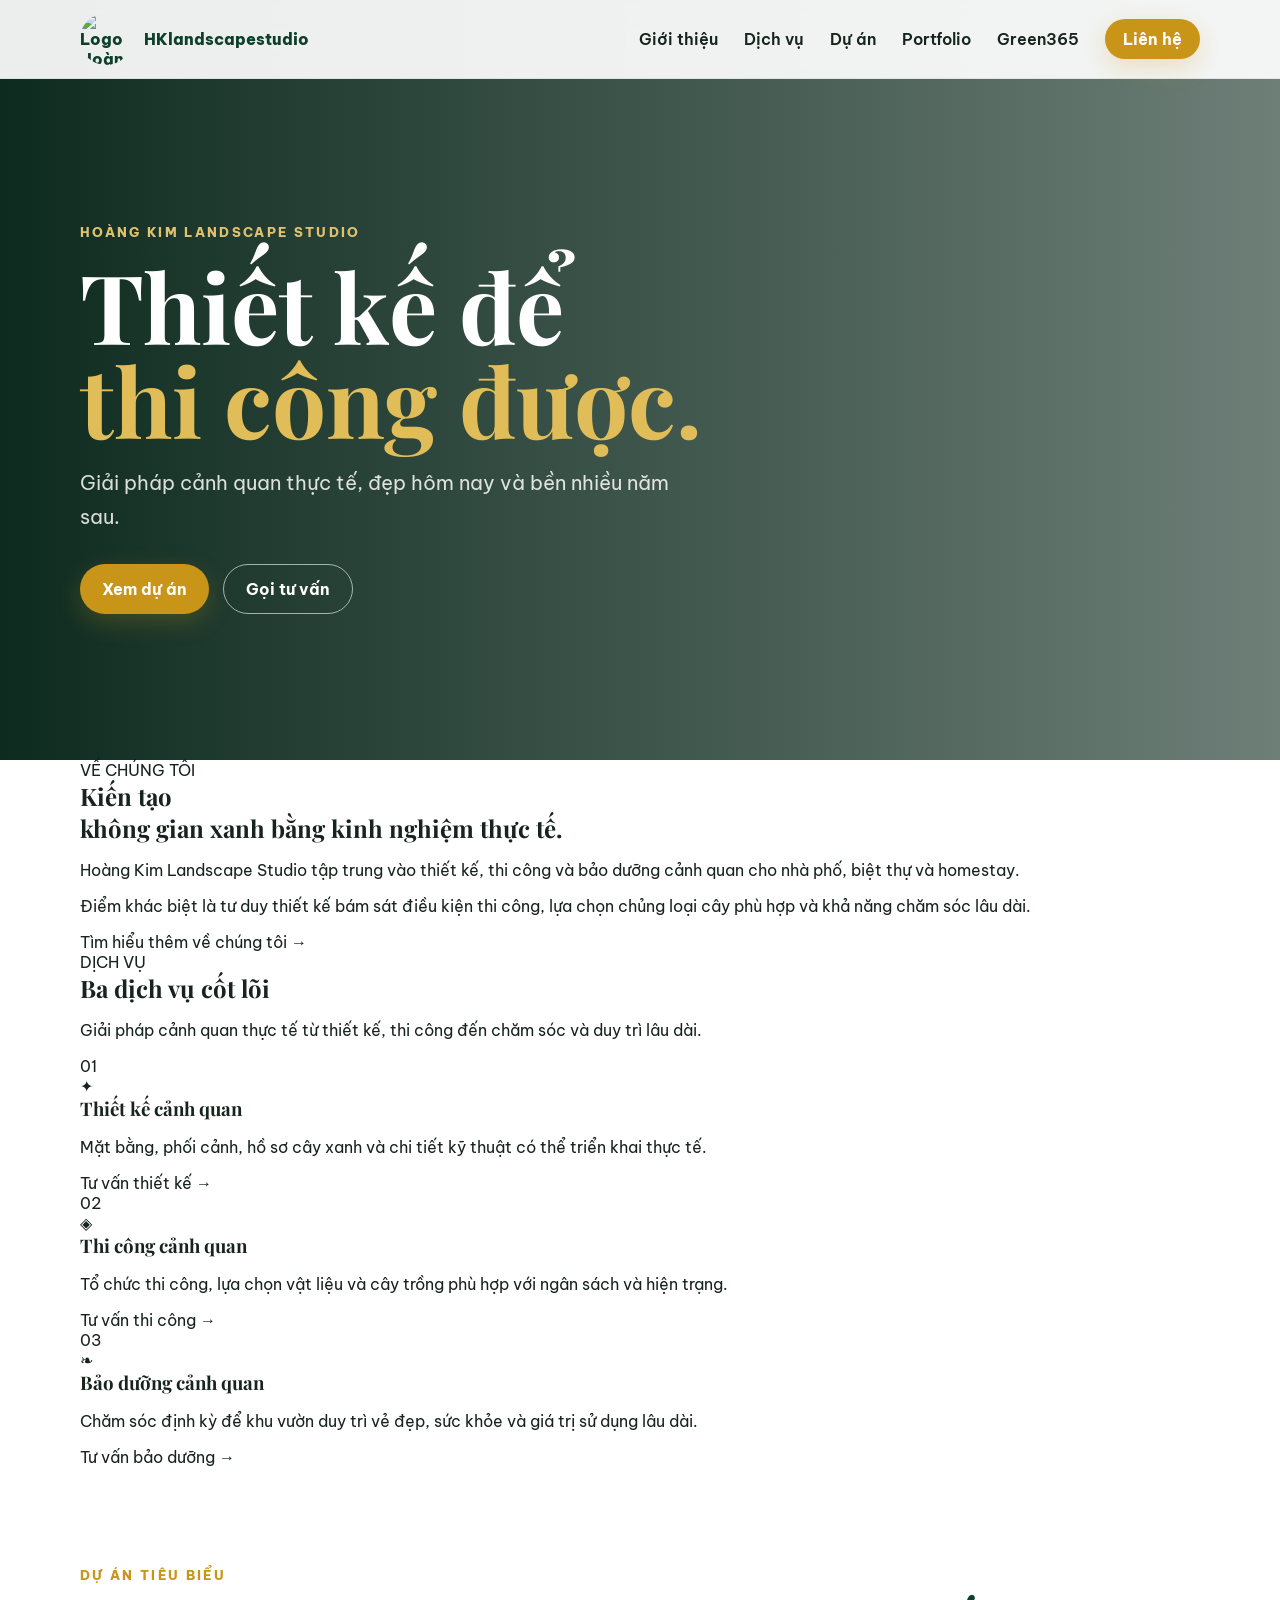
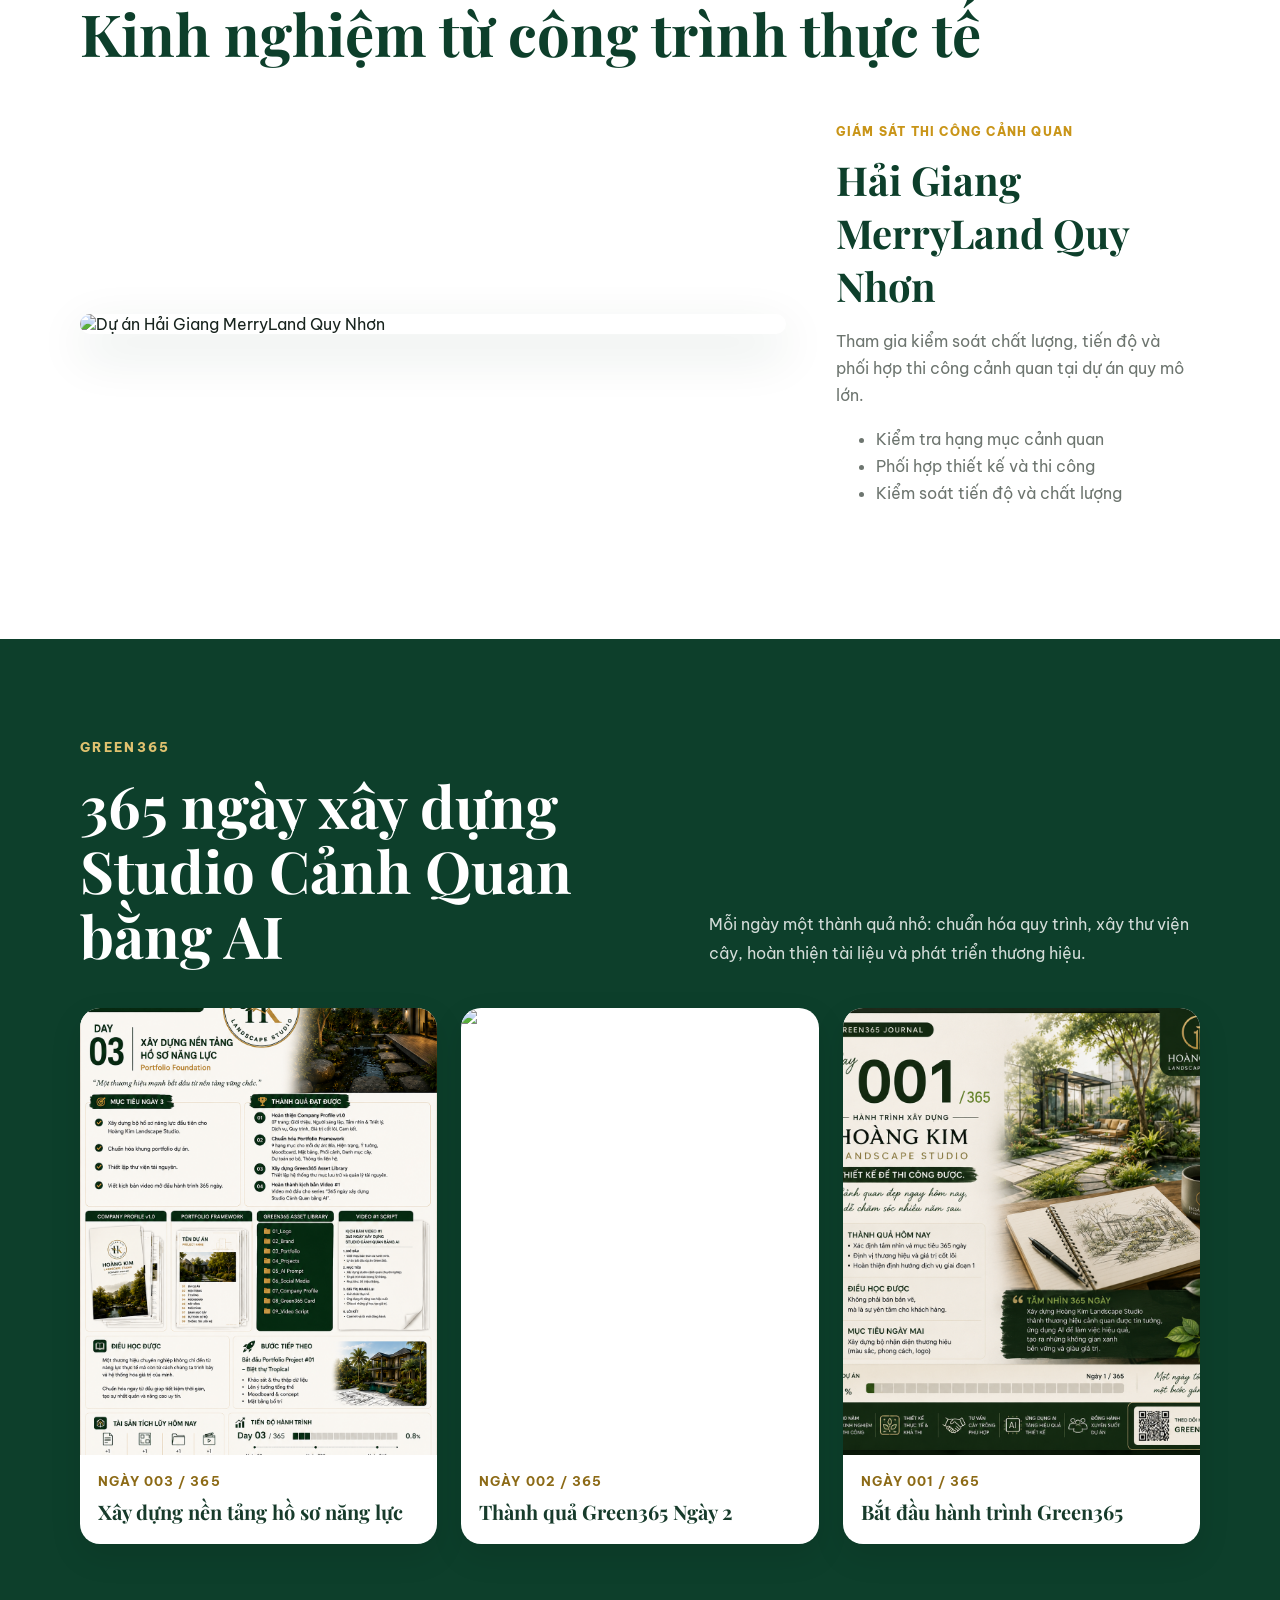
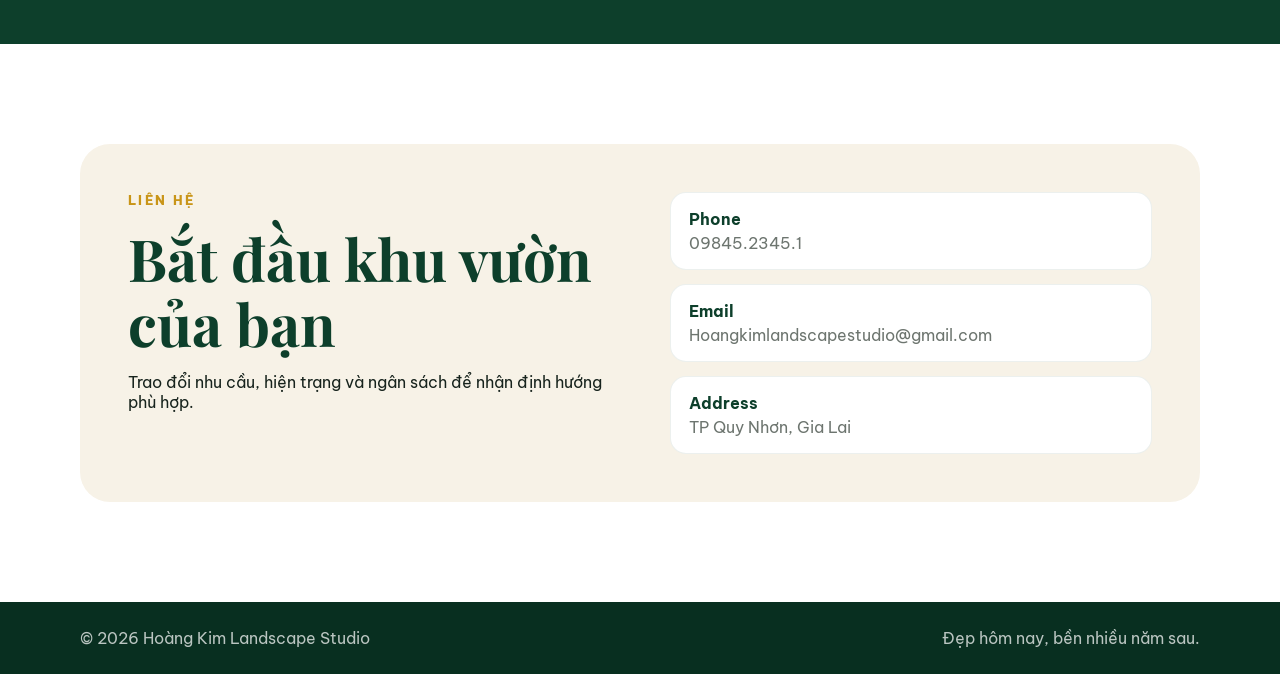
==== commit bcfa4111: "Update index.html" ====
--- a/index.html
+++ b/index.html
@@ -43,19 +43,45 @@
     </div>
   </section>
 
-  <section id="about" class="section">
-    <div class="container split">
-      <div>
-        <div class="eyebrow dark">VỀ CHÚNG TÔI</div>
-        <h2>Kiến tạo không gian xanh bằng kinh nghiệm thực tế</h2>
-      </div>
-      <div class="lead">
-        <p>Hoàng Kim Landscape Studio tập trung vào thiết kế, thi công và bảo dưỡng cảnh quan cho nhà phố, biệt thự và homestay.</p>
-        <p>Điểm khác biệt là tư duy thiết kế bám sát điều kiện thi công, chủng loại cây phù hợp và khả năng chăm sóc lâu dài.</p>
-      </div>
-    </div>
-  </section>
-
+  <section id="about" class="about-hero">
+  <div class="about-hero-overlay"></div>
+
+  <div class="container about-content">
+
+    <span class="about-label">VỀ CHÚNG TÔI</span>
+
+    <h2 class="about-title">
+      <span class="about-title-main">
+        Kiến tạo<br>
+        không gian xanh
+      </span>
+
+      <span class="about-title-accent">
+        bằng kinh nghiệm thực tế.
+      </span>
+    </h2>
+
+    <div class="about-divider"></div>
+
+    <p class="about-description">
+      Hoàng Kim Landscape Studio tập trung vào thiết kế,
+      thi công và bảo dưỡng cảnh quan cho nhà phố,
+      biệt thự và homestay.
+    </p>
+
+    <p class="about-description">
+      Điểm khác biệt là tư duy thiết kế bám sát điều kiện
+      thi công, lựa chọn chủng loại cây phù hợp và khả năng
+      chăm sóc lâu dài.
+    </p>
+
+    <a href="#services" class="about-button">
+      Tìm hiểu thêm về chúng tôi
+      <span aria-hidden="true">→</span>
+    </a>
+
+  </div>
+</section>
   <section id="services" class="services-section">
   <div class="services-overlay"></div>
 
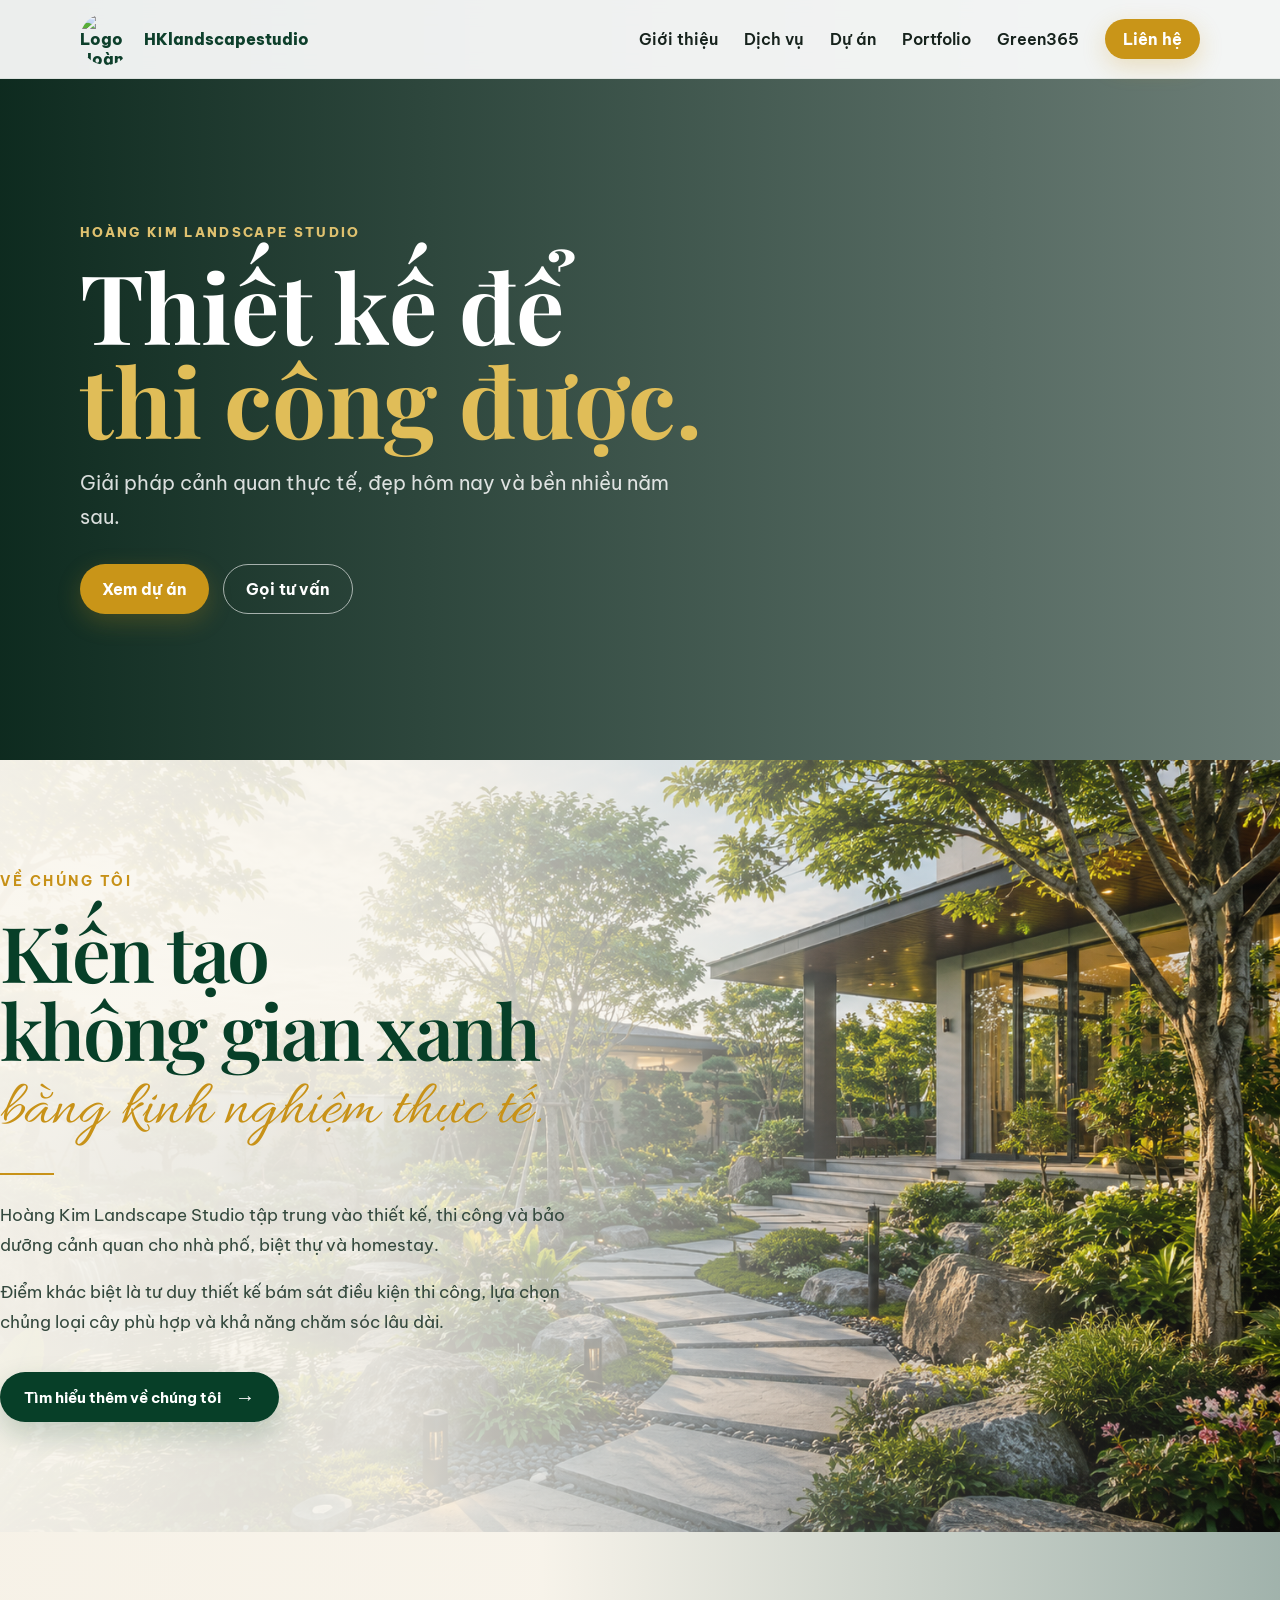
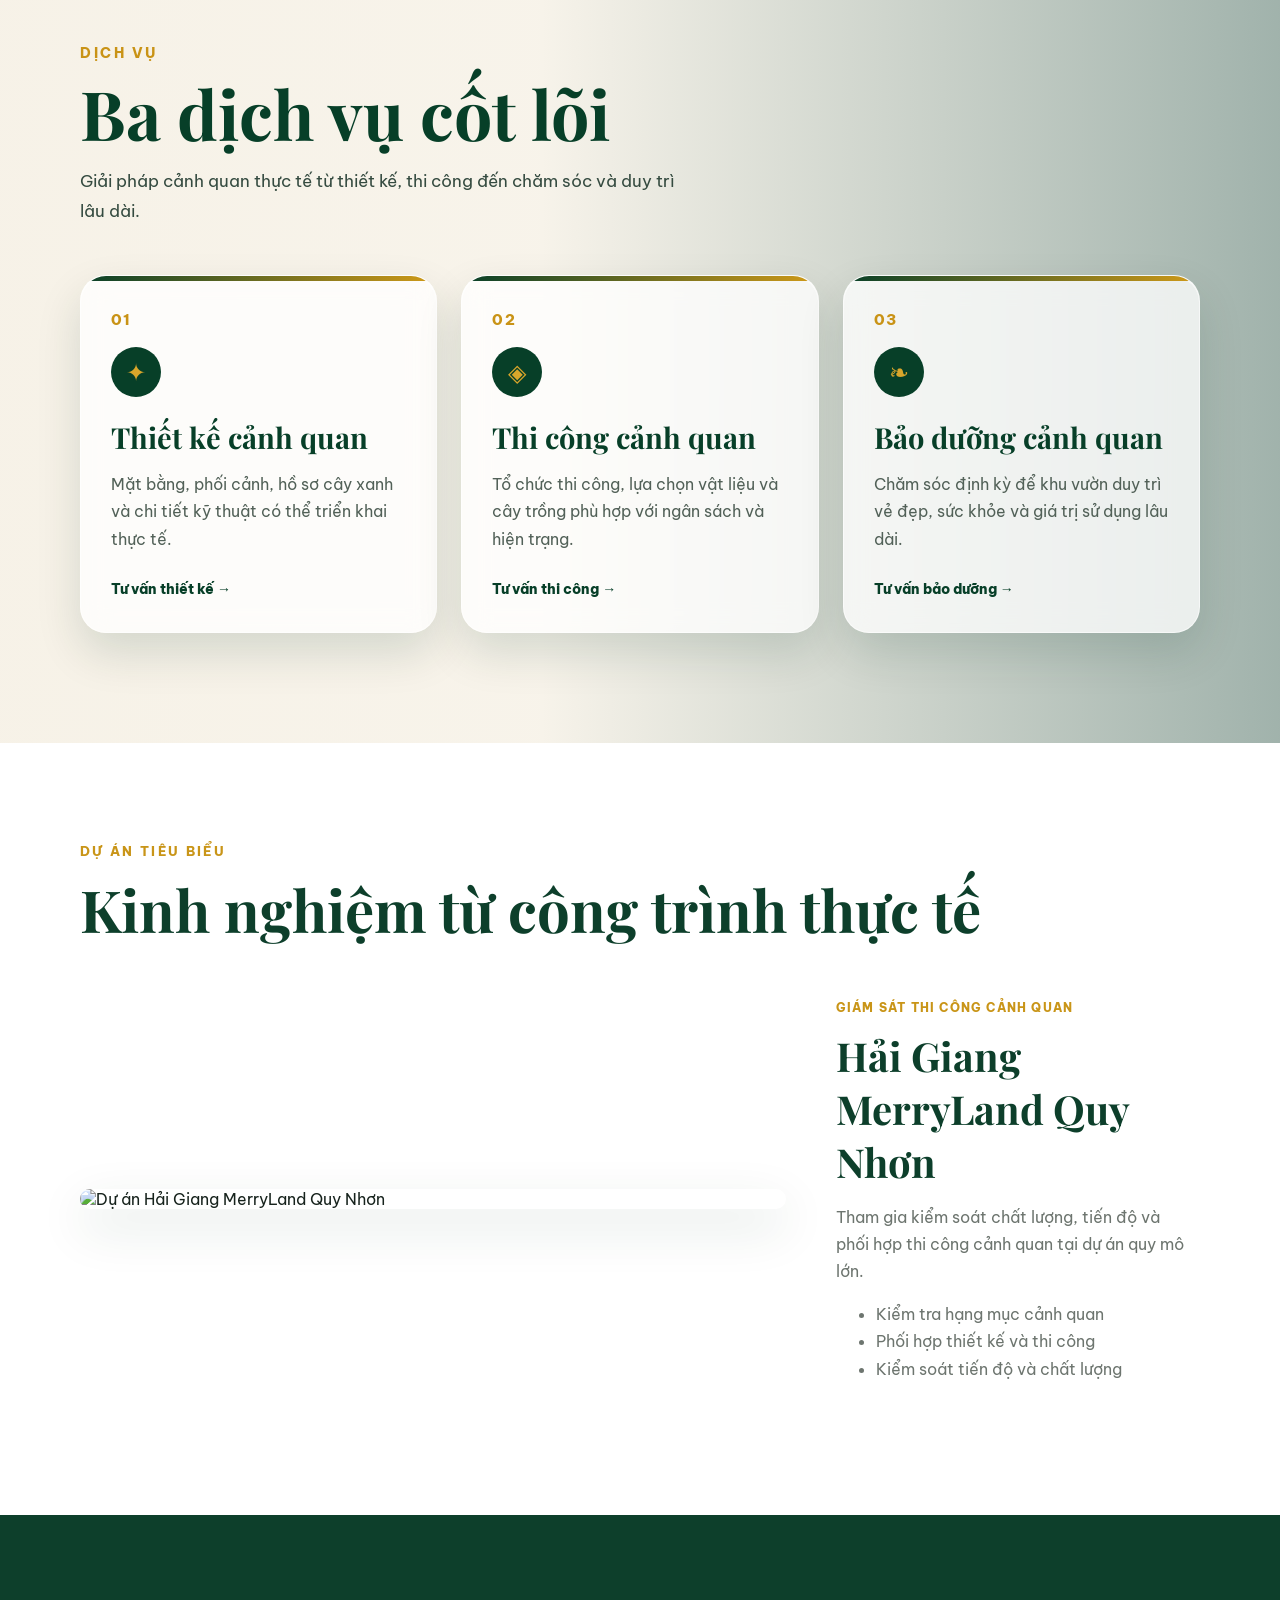
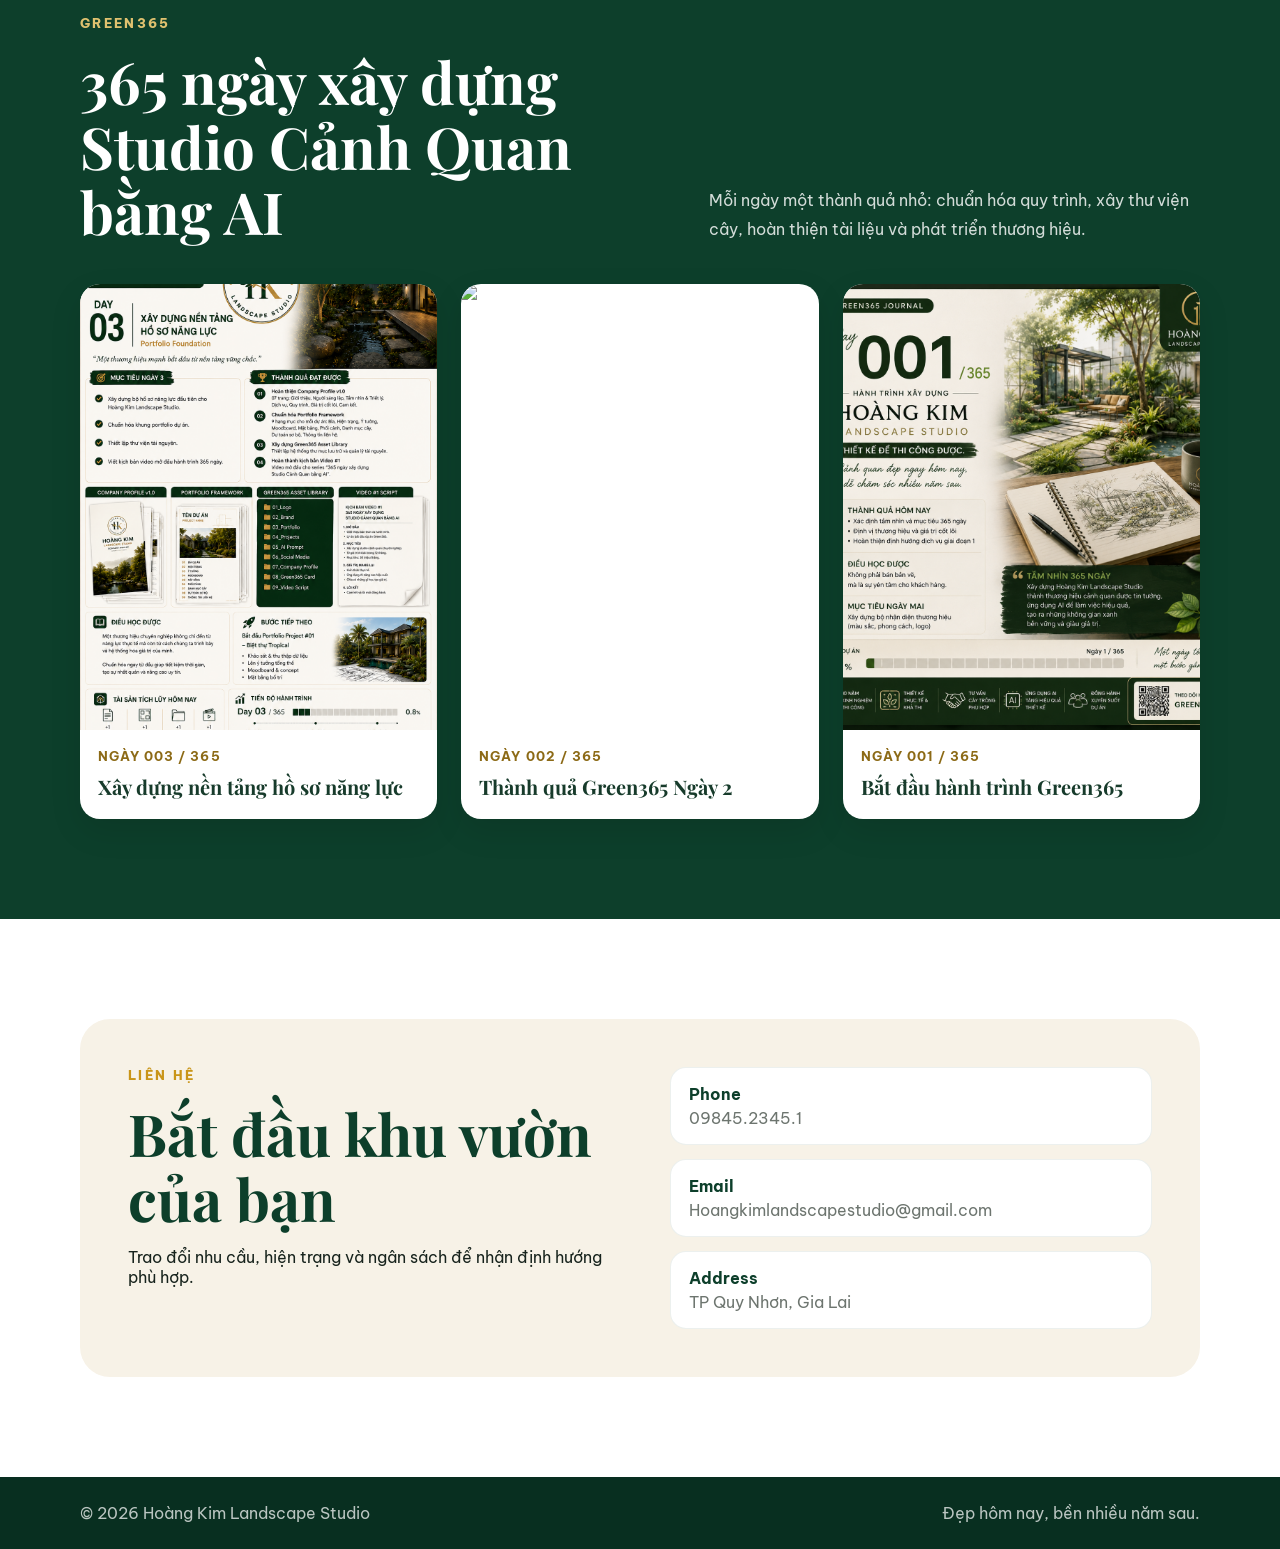
==== commit 2ede7cf9: "Update index.html" ====
--- a/index.html
+++ b/index.html
@@ -6,8 +6,13 @@
   <meta name="description" content="Hoàng Kim Landscape Studio – Thiết kế, thi công và bảo dưỡng cảnh quan.">
   <title>HKlandscapestudio | Hoàng Kim Landscape Studio</title>
   <link rel="preconnect" href="https://fonts.googleapis.com">
-  <link rel="preconnect" href="https://fonts.gstatic.com" crossorigin>
-  <link href="https://fonts.googleapis.com/css2?family=Be+Vietnam+Pro:wght@400;500;600;700;800&family=Playfair+Display:wght@600;700&display=swap" rel="stylesheet">
+
+<link rel="preconnect" href="https://fonts.gstatic.com" crossorigin>
+
+<link
+  href="https://fonts.googleapis.com/css2?family=Allura&family=Be+Vietnam+Pro:wght@400;500;600;700&family=Playfair+Display:wght@500;600;700&display=swap"
+  rel="stylesheet"
+>
   <link rel="stylesheet" href="styles.css">
 </head>
 <body>
--- a/styles.css
+++ b/styles.css
@@ -370,3 +370,461 @@
     grid-template-columns: 1fr;
   }
 }
+/* =========================================
+   SERVICES — ONE BACKGROUND IMAGE
+========================================= */
+
+.services-section {
+  position: relative;
+  isolation: isolate;
+  overflow: hidden;
+  min-height: 720px;
+  padding: 110px 0;
+  background-image: url("assets/services-bg.png");
+  background-repeat: no-repeat;
+  background-position: center;
+  background-size: cover;
+}
+
+.services-overlay {
+  position: absolute;
+  z-index: -1;
+  inset: 0;
+  background:
+    linear-gradient(
+      90deg,
+      rgba(246, 241, 230, 0.94) 0%,
+      rgba(246, 241, 230, 0.83) 42%,
+      rgba(7, 54, 36, 0.38) 100%
+    );
+}
+
+.services-container {
+  position: relative;
+  z-index: 1;
+}
+
+.services-heading {
+  max-width: 760px;
+  margin-bottom: 48px;
+}
+
+.services-label {
+  display: inline-block;
+  margin-bottom: 14px;
+  color: #c99316;
+  font-size: 14px;
+  font-weight: 800;
+  letter-spacing: 0.18em;
+}
+
+.services-heading h2 {
+  margin: 0 0 18px;
+  color: #073f28;
+  font-family: "Playfair Display", Georgia, serif;
+  font-size: clamp(42px, 6vw, 68px);
+  line-height: 1.08;
+}
+
+.services-heading p {
+  max-width: 620px;
+  margin: 0;
+  color: #354b40;
+  font-size: 17px;
+  line-height: 1.75;
+}
+
+.services-grid {
+  display: grid;
+  grid-template-columns: repeat(3, minmax(0, 1fr));
+  gap: 24px;
+}
+
+.service-card {
+  position: relative;
+  overflow: hidden;
+  min-height: 330px;
+  padding: 34px 30px;
+  border: 1px solid rgba(255, 255, 255, 0.55);
+  border-radius: 26px;
+
+  background: rgba(255, 255, 255, 0.76);
+
+  -webkit-backdrop-filter: blur(14px);
+  backdrop-filter: blur(14px);
+
+  box-shadow:
+    0 20px 45px rgba(7, 50, 33, 0.14),
+    inset 0 1px 0 rgba(255, 255, 255, 0.75);
+
+  transition:
+    transform 0.3s ease,
+    box-shadow 0.3s ease,
+    background 0.3s ease;
+}
+
+.service-card::before {
+  position: absolute;
+  top: 0;
+  left: 0;
+  width: 100%;
+  height: 5px;
+  content: "";
+  background: linear-gradient(
+    90deg,
+    #073f28,
+    #d09a18
+  );
+}
+
+.service-card:hover {
+  transform: translateY(-10px);
+  background: rgba(255, 255, 255, 0.9);
+  box-shadow:
+    0 28px 60px rgba(7, 50, 33, 0.22),
+    inset 0 1px 0 rgba(255, 255, 255, 0.9);
+}
+
+.service-number {
+  display: block;
+  margin-bottom: 18px;
+  color: #c99316;
+  font-size: 15px;
+  font-weight: 800;
+  letter-spacing: 0.08em;
+}
+
+.service-icon {
+  display: grid;
+  width: 50px;
+  height: 50px;
+  margin-bottom: 22px;
+  place-items: center;
+  border-radius: 50%;
+  background: #073f28;
+  color: #d9a62b;
+  font-size: 24px;
+}
+
+.service-card h3 {
+  margin: 0 0 16px;
+  color: #073f28;
+  font-family: "Playfair Display", Georgia, serif;
+  font-size: 29px;
+  line-height: 1.25;
+}
+
+.service-card p {
+  margin: 0 0 25px;
+  color: #526158;
+  font-size: 16px;
+  line-height: 1.7;
+}
+
+.service-link {
+  display: inline-flex;
+  align-items: center;
+  color: #073f28;
+  font-size: 14px;
+  font-weight: 800;
+  text-decoration: none;
+  transition:
+    color 0.2s ease,
+    transform 0.2s ease;
+}
+
+.service-link:hover {
+  color: #c99316;
+  transform: translateX(4px);
+}
+
+/* TABLET */
+
+@media (max-width: 950px) {
+  .services-section {
+    min-height: auto;
+    padding: 90px 0;
+    background-position: 60% center;
+  }
+
+  .services-overlay {
+    background: rgba(246, 241, 230, 0.84);
+  }
+
+  .services-grid {
+    grid-template-columns: 1fr;
+    max-width: 720px;
+  }
+
+  .service-card {
+    min-height: auto;
+  }
+}
+
+/* MOBILE */
+
+@media (max-width: 600px) {
+  .services-section {
+    padding: 72px 0;
+    background-position: 65% center;
+  }
+
+  .services-overlay {
+    background: rgba(246, 241, 230, 0.88);
+  }
+
+  .services-heading {
+    margin-bottom: 32px;
+  }
+
+  .services-heading h2 {
+    font-size: 42px;
+  }
+
+  .services-heading p {
+    font-size: 15px;
+  }
+
+  .services-grid {
+    gap: 18px;
+  }
+
+  .service-card {
+    padding: 28px 24px;
+    border-radius: 20px;
+  }
+
+  .service-card h3 {
+    font-size: 26px;
+  }
+}
+/* ẢNH PHẦN VỀ CHÚNG TÔI */
+
+.about-image {
+  width: 100%;
+  height: 430px;
+  margin-top: 50px;
+  overflow: hidden;
+}
+
+.about-image img {
+  display: block;
+  width: 100%;
+  height: 100%;
+  object-fit: cover;
+  object-position: center;
+}
+/* =========================================
+   ABOUT HERO — TEXT OVER BACKGROUND IMAGE
+========================================= */
+
+.about-hero {
+  position: relative;
+  isolation: isolate;
+  display: flex;
+  align-items: center;
+  min-height: 720px;
+  overflow: hidden;
+
+  background-image:
+    url("assets/about-bg.png");
+
+  background-repeat: no-repeat;
+  background-position: center;
+  background-size: cover;
+}
+
+/* Lớp phủ sáng bên trái, trong dần sang phải */
+.about-hero-overlay {
+  position: absolute;
+  z-index: -1;
+  inset: 0;
+
+  background:
+    linear-gradient(
+      90deg,
+      rgba(250, 247, 239, 0.96) 0%,
+      rgba(250, 247, 239, 0.88) 30%,
+      rgba(250, 247, 239, 0.62) 48%,
+      rgba(250, 247, 239, 0.18) 68%,
+      rgba(250, 247, 239, 0.03) 100%
+    );
+}
+
+/* Khối chữ */
+.about-content {
+  position: relative;
+  z-index: 1;
+  width: 100%;
+  padding-top: 110px;
+  padding-bottom: 110px;
+}
+
+/* Nhãn nhỏ */
+.about-label {
+  display: inline-block;
+  margin-bottom: 22px;
+  color: #c79117;
+  font-size: 14px;
+  font-weight: 700;
+  letter-spacing: 0.18em;
+}
+
+/* Toàn bộ tiêu đề */
+.about-title {
+  max-width: 690px;
+  margin: 0;
+}
+
+/* Phần chữ lớn */
+.about-title-main {
+  display: block;
+  color: #073f28;
+  font-family: "Playfair Display", Georgia, serif;
+  font-size: clamp(52px, 6vw, 82px);
+  font-weight: 600;
+  line-height: 1.02;
+  letter-spacing: -0.035em;
+}
+
+/* Dòng chữ viết tay màu vàng */
+.about-title-accent {
+  display: block;
+  margin-top: 10px;
+  color: #c89218;
+  font-family: "Allura", cursive;
+  font-size: clamp(44px, 5vw, 70px);
+  font-weight: 400;
+  line-height: 1;
+  letter-spacing: 0;
+}
+
+/* Đường kẻ nhỏ */
+.about-divider {
+  width: 54px;
+  height: 2px;
+  margin: 30px 0 25px;
+  background: #c89218;
+}
+
+/* Nội dung giới thiệu */
+.about-description {
+  max-width: 585px;
+  margin: 0 0 16px;
+  color: #33483d;
+  font-size: 17px;
+  line-height: 1.8;
+}
+
+/* Nút */
+.about-button {
+  display: inline-flex;
+  align-items: center;
+  gap: 14px;
+  margin-top: 18px;
+  padding: 15px 24px;
+  border-radius: 999px;
+
+  background: #073f28;
+  color: #ffffff;
+
+  font-size: 15px;
+  font-weight: 700;
+  text-decoration: none;
+
+  box-shadow: 0 12px 28px rgba(7, 63, 40, 0.22);
+
+  transition:
+    transform 0.25s ease,
+    background 0.25s ease,
+    box-shadow 0.25s ease;
+}
+
+.about-button:hover {
+  background: #c89218;
+  transform: translateY(-3px);
+  box-shadow: 0 18px 34px rgba(7, 63, 40, 0.28);
+}
+
+.about-button span {
+  font-size: 20px;
+  line-height: 1;
+}
+
+/* TABLET */
+@media (max-width: 900px) {
+  .about-hero {
+    min-height: 680px;
+    background-position: 62% center;
+  }
+
+  .about-hero-overlay {
+    background:
+      linear-gradient(
+        90deg,
+        rgba(250, 247, 239, 0.96) 0%,
+        rgba(250, 247, 239, 0.88) 48%,
+        rgba(250, 247, 239, 0.35) 78%,
+        rgba(250, 247, 239, 0.15) 100%
+      );
+  }
+
+  .about-content {
+    padding-top: 90px;
+    padding-bottom: 90px;
+  }
+
+  .about-description {
+    max-width: 520px;
+  }
+}
+
+/* MOBILE */
+@media (max-width: 600px) {
+  .about-hero {
+    min-height: auto;
+    background-position: 68% center;
+  }
+
+  .about-hero-overlay {
+    background:
+      linear-gradient(
+        180deg,
+        rgba(250, 247, 239, 0.96) 0%,
+        rgba(250, 247, 239, 0.91) 58%,
+        rgba(250, 247, 239, 0.70) 100%
+      );
+  }
+
+  .about-content {
+    padding-top: 72px;
+    padding-bottom: 72px;
+  }
+
+  .about-label {
+    margin-bottom: 16px;
+    font-size: 12px;
+  }
+
+  .about-title-main {
+    font-size: 46px;
+    line-height: 1.06;
+  }
+
+  .about-title-accent {
+    margin-top: 6px;
+    font-size: 44px;
+    line-height: 0.98;
+  }
+
+  .about-description {
+    max-width: 100%;
+    font-size: 15px;
+    line-height: 1.7;
+  }
+
+  .about-button {
+    padding: 13px 20px;
+    font-size: 14px;
+  }
+}
